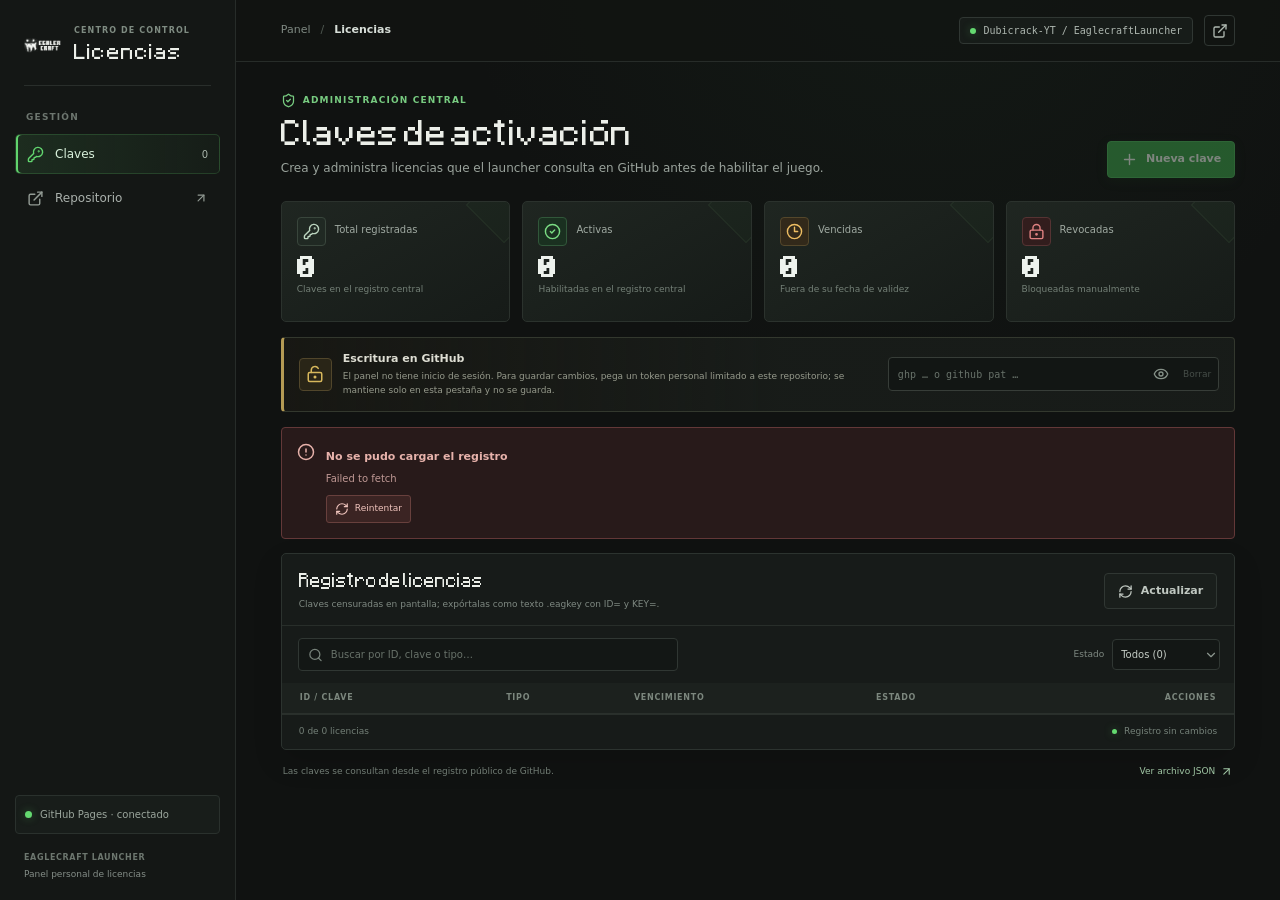
==== index.html @ 1003c103 "Publish clean Eaglecraft license panel" ====
<!doctype html>
<html lang="es-MX">
  <head>
    <meta charset="UTF-8" />
    <meta name="viewport" content="width=device-width, initial-scale=1.0" />
    <meta name="theme-color" content="#101211" />
    <meta name="description" content="Panel personal para administrar y validar licencias del Eaglecraft Launcher." />
    <link rel="icon" type="image/png" href="./favicon.png" />
    <title>Eaglecraft · Control de licencias</title>
    <script type="module" crossorigin src="./assets/index-VWfj9mII.js"></script>
    <link rel="stylesheet" crossorigin href="./assets/index-B5ba_KVx.css">
  </head>
  <body>
    <div id="root"></div>
  </body>
</html>
---- assets/index-B5ba_KVx.css ----
@layer properties{@supports (((-webkit-hyphens:none)) and (not (margin-trim:inline))) or ((-moz-orient:inline) and (not (color:rgb(from red r g b)))){*,:before,:after,::backdrop{--tw-translate-x:0;--tw-translate-y:0;--tw-translate-z:0;--tw-rotate-x:initial;--tw-rotate-y:initial;--tw-rotate-z:initial;--tw-skew-x:initial;--tw-skew-y:initial;--tw-space-y-reverse:0;--tw-space-x-reverse:0;--tw-border-style:solid;--tw-gradient-position:initial;--tw-gradient-from:#0000;--tw-gradient-via:#0000;--tw-gradient-to:#0000;--tw-gradient-stops:initial;--tw-gradient-via-stops:initial;--tw-gradient-from-position:0%;--tw-gradient-via-position:50%;--tw-gradient-to-position:100%;--tw-leading:initial;--tw-font-weight:initial;--tw-tracking:initial;--tw-ordinal:initial;--tw-slashed-zero:initial;--tw-numeric-figure:initial;--tw-numeric-spacing:initial;--tw-numeric-fraction:initial;--tw-shadow:0 0 #0000;--tw-shadow-color:initial;--tw-shadow-alpha:100%;--tw-inset-shadow:0 0 #0000;--tw-inset-shadow-color:initial;--tw-inset-shadow-alpha:100%;--tw-ring-color:initial;--tw-ring-shadow:0 0 #0000;--tw-inset-ring-color:initial;--tw-inset-ring-shadow:0 0 #0000;--tw-ring-inset:initial;--tw-ring-offset-width:0px;--tw-ring-offset-color:#fff;--tw-ring-offset-shadow:0 0 #0000;--tw-outline-style:solid;--tw-blur:initial;--tw-brightness:initial;--tw-contrast:initial;--tw-grayscale:initial;--tw-hue-rotate:initial;--tw-invert:initial;--tw-opacity:initial;--tw-saturate:initial;--tw-sepia:initial;--tw-drop-shadow:initial;--tw-drop-shadow-color:initial;--tw-drop-shadow-alpha:100%;--tw-drop-shadow-size:initial;--tw-backdrop-blur:initial;--tw-backdrop-brightness:initial;--tw-backdrop-contrast:initial;--tw-backdrop-grayscale:initial;--tw-backdrop-hue-rotate:initial;--tw-backdrop-invert:initial;--tw-backdrop-opacity:initial;--tw-backdrop-saturate:initial;--tw-backdrop-sepia:initial;--tw-duration:initial;--tw-ease:initial;--tw-content:"";--tw-animation-delay:0s;--tw-animation-direction:normal;--tw-animation-duration:initial;--tw-animation-fill-mode:none;--tw-animation-iteration-count:1;--tw-enter-blur:0;--tw-enter-opacity:1;--tw-enter-rotate:0;--tw-enter-scale:1;--tw-enter-translate-x:0;--tw-enter-translate-y:0;--tw-exit-blur:0;--tw-exit-opacity:1;--tw-exit-rotate:0;--tw-exit-scale:1;--tw-exit-translate-x:0;--tw-exit-translate-y:0}}}@layer theme{:root,:host{--font-sans:ui-sans-serif,system-ui,sans-serif,"Apple Color Emoji","Segoe UI Emoji","Segoe UI Symbol","Noto Color Emoji";--font-mono:ui-monospace,SFMono-Regular,Menlo,Monaco,Consolas,"Liberation Mono","Courier New",monospace;--color-red-100:oklch(93.6% .032 17.717);--color-red-500:oklch(63.7% .237 25.331);--color-blue-600:oklch(54.6% .245 262.881);--color-blue-700:oklch(48.8% .243 264.376);--color-slate-50:oklch(98.4% .003 247.858);--color-slate-100:oklch(96.8% .007 247.896);--color-slate-600:oklch(44.6% .043 257.281);--color-slate-700:oklch(37.2% .044 257.287);--color-slate-900:oklch(20.8% .042 265.755);--color-black:#000;--color-white:#fff;--spacing:.25rem;--container-xs:20rem;--container-sm:24rem;--container-md:28rem;--container-lg:32rem;--container-2xl:42rem;--container-6xl:72rem;--text-xs:.75rem;--text-xs--line-height:calc(1/.75);--text-sm:.875rem;--text-sm--line-height:calc(1.25/.875);--text-base:1rem;--text-base--line-height: 1.5 ;--text-lg:1.125rem;--text-lg--line-height:calc(1.75/1.125);--text-xl:1.25rem;--text-xl--line-height:calc(1.75/1.25);--text-2xl:1.5rem;--text-2xl--line-height:calc(2/1.5);--text-3xl:1.875rem;--text-3xl--line-height: 1.2 ;--text-4xl:2.25rem;--text-4xl--line-height:calc(2.5/2.25);--font-weight-normal:400;--font-weight-medium:500;--font-weight-semibold:600;--font-weight-bold:700;--tracking-tight:-.025em;--tracking-widest:.1em;--leading-snug:1.375;--leading-normal:1.5;--leading-relaxed:1.625;--radius-xs:.125rem;--radius-sm:.25rem;--radius-md:.375rem;--radius-lg:.5rem;--radius-xl:.75rem;--ease-in-out:cubic-bezier(.4,0,.2,1);--animate-spin:spin 1s linear infinite;--animate-pulse:pulse 2s cubic-bezier(.4,0,.6,1)infinite;--blur-sm:8px;--blur-2xl:40px;--aspect-video:16/9;--default-transition-duration:.15s;--default-transition-timing-function:cubic-bezier(.4,0,.2,1);--default-font-family:var(--font-sans);--default-mono-font-family:var(--font-mono)}}@layer base{*,:after,:before,::backdrop{box-sizing:border-box;border:0 solid;margin:0;padding:0}::file-selector-button{box-sizing:border-box;border:0 solid;margin:0;padding:0}html,:host{-webkit-text-size-adjust:100%;tab-size:4;line-height:1.5;font-family:var(--default-font-family,ui-sans-serif,system-ui,sans-serif,"Apple Color Emoji","Segoe UI Emoji","Segoe UI Symbol","Noto Color Emoji");font-feature-settings:var(--default-font-feature-settings,normal);font-variation-settings:var(--default-font-variation-settings,normal);-webkit-tap-highlight-color:transparent}hr{height:0;color:inherit;border-top-width:1px}abbr:where([title]){-webkit-text-decoration:underline dotted;text-decoration:underline dotted}h1,h2,h3,h4,h5,h6{font-size:inherit;font-weight:inherit}a{color:inherit;-webkit-text-decoration:inherit;text-decoration:inherit}b,strong{font-weight:bolder}code,kbd,samp,pre{font-family:var(--default-mono-font-family,ui-monospace,SFMono-Regular,Menlo,Monaco,Consolas,"Liberation Mono","Courier New",monospace);font-feature-settings:var(--default-mono-font-feature-settings,normal);font-variation-settings:var(--default-mono-font-variation-settings,normal);font-size:1em}small{font-size:80%}sub,sup{vertical-align:baseline;font-size:75%;line-height:0;position:relative}sub{bottom:-.25em}sup{top:-.5em}table{text-indent:0;border-color:inherit;border-collapse:collapse}:-moz-focusring{outline:auto}progress{vertical-align:baseline}summary{display:list-item}ol,ul,menu{list-style:none}img,svg,video,canvas,audio,iframe,embed,object{vertical-align:middle;display:block}img,video{max-width:100%;height:auto}button,input,select,optgroup,textarea{font:inherit;font-feature-settings:inherit;font-variation-settings:inherit;letter-spacing:inherit;color:inherit;opacity:1;background-color:#0000;border-radius:0}::file-selector-button{font:inherit;font-feature-settings:inherit;font-variation-settings:inherit;letter-spacing:inherit;color:inherit;opacity:1;background-color:#0000;border-radius:0}:where(select:is([multiple],[size])) optgroup{font-weight:bolder}:where(select:is([multiple],[size])) optgroup option{padding-inline-start:20px}::file-selector-button{margin-inline-end:4px}::placeholder{opacity:1}@supports (not ((-webkit-appearance:-apple-pay-button))) or (contain-intrinsic-size:1px){::placeholder{color:currentColor}@supports (color:color-mix(in lab,red,red)){::placeholder{color:color-mix(in oklab,currentcolor 50%,transparent)}}}textarea{resize:vertical}::-webkit-search-decoration{-webkit-appearance:none}::-webkit-date-and-time-value{min-height:1lh;text-align:inherit}::-webkit-datetime-edit{display:inline-flex}::-webkit-datetime-edit-fields-wrapper{padding:0}::-webkit-datetime-edit{padding-block:0}::-webkit-datetime-edit-year-field{padding-block:0}::-webkit-datetime-edit-month-field{padding-block:0}::-webkit-datetime-edit-day-field{padding-block:0}::-webkit-datetime-edit-hour-field{padding-block:0}::-webkit-datetime-edit-minute-field{padding-block:0}::-webkit-datetime-edit-second-field{padding-block:0}::-webkit-datetime-edit-millisecond-field{padding-block:0}::-webkit-datetime-edit-meridiem-field{padding-block:0}::-webkit-calendar-picker-indicator{line-height:1}:-moz-ui-invalid{box-shadow:none}button,input:where([type=button],[type=reset],[type=submit]){appearance:button}::file-selector-button{appearance:button}::-webkit-inner-spin-button{height:auto}::-webkit-outer-spin-button{height:auto}[hidden]:where(:not([hidden=until-found])){display:none!important}}@layer components;@layer utilities{.\@container\/card-header{container:card-header/inline-size}.\@container\/field-group{container:field-group/inline-size}.pointer-events-none{pointer-events:none}.invisible{visibility:hidden}.sr-only{clip-path:inset(50%);white-space:nowrap;border-width:0;width:1px;height:1px;margin:-1px;padding:0;position:absolute;overflow:hidden}.absolute{position:absolute}.fixed{position:fixed}.relative{position:relative}.static{position:static}.sticky{position:sticky}.inset-0{inset:calc(var(--spacing)*0)}.inset-x-0{inset-inline:calc(var(--spacing)*0)}.inset-y-0{inset-block:calc(var(--spacing)*0)}.-top-12{top:calc(var(--spacing)*-12)}.top-0{top:calc(var(--spacing)*0)}.top-1\.5{top:calc(var(--spacing)*1.5)}.top-1\/2{top:50%}.top-3\.5{top:calc(var(--spacing)*3.5)}.top-4{top:calc(var(--spacing)*4)}.top-\[1px\]{top:1px}.top-\[50\%\]{top:50%}.top-\[60\%\]{top:60%}.top-full{top:100%}.-right-12{right:calc(var(--spacing)*-12)}.right-0{right:calc(var(--spacing)*0)}.right-1{right:calc(var(--spacing)*1)}.right-2{right:calc(var(--spacing)*2)}.right-3{right:calc(var(--spacing)*3)}.right-4{right:calc(var(--spacing)*4)}.-bottom-12{bottom:calc(var(--spacing)*-12)}.bottom-0{bottom:calc(var(--spacing)*0)}.bottom-4{bottom:calc(var(--spacing)*4)}.-left-12{left:calc(var(--spacing)*-12)}.left-0{left:calc(var(--spacing)*0)}.left-1\/2{left:50%}.left-2{left:calc(var(--spacing)*2)}.left-4{left:calc(var(--spacing)*4)}.left-\[50\%\]{left:50%}.isolate{isolation:isolate}.z-10{z-index:10}.z-20{z-index:20}.z-40{z-index:40}.z-50{z-index:50}.z-\[1\]{z-index:1}.order-first{order:-9999}.order-last{order:9999}.col-start-2{grid-column-start:2}.row-span-2{grid-row:span 2/span 2}.row-start-1{grid-row-start:1}.container{width:100%}@media(min-width:40rem){.container{max-width:40rem}}@media(min-width:48rem){.container{max-width:48rem}}@media(min-width:64rem){.container{max-width:64rem}}@media(min-width:80rem){.container{max-width:80rem}}@media(min-width:96rem){.container{max-width:96rem}}.\!m-0{margin:calc(var(--spacing)*0)!important}.-mx-1{margin-inline:calc(var(--spacing)*-1)}.mx-2{margin-inline:calc(var(--spacing)*2)}.mx-3\.5{margin-inline:calc(var(--spacing)*3.5)}.mx-4{margin-inline:calc(var(--spacing)*4)}.mx-auto{margin-inline:auto}.-my-2{margin-block:calc(var(--spacing)*-2)}.my-0{margin-block:calc(var(--spacing)*0)}.my-0\.5{margin-block:calc(var(--spacing)*.5)}.my-1{margin-block:calc(var(--spacing)*1)}.-mt-4{margin-top:calc(var(--spacing)*-4)}.mt-1{margin-top:calc(var(--spacing)*1)}.mt-1\.5{margin-top:calc(var(--spacing)*1.5)}.mt-2{margin-top:calc(var(--spacing)*2)}.mt-4{margin-top:calc(var(--spacing)*4)}.mt-12{margin-top:calc(var(--spacing)*12)}.mt-auto{margin-top:auto}.mr-2{margin-right:calc(var(--spacing)*2)}.mb-1{margin-bottom:calc(var(--spacing)*1)}.mb-2{margin-bottom:calc(var(--spacing)*2)}.mb-3{margin-bottom:calc(var(--spacing)*3)}.mb-4{margin-bottom:calc(var(--spacing)*4)}.mb-6{margin-bottom:calc(var(--spacing)*6)}.mb-8{margin-bottom:calc(var(--spacing)*8)}.-ml-4{margin-left:calc(var(--spacing)*-4)}.ml-1{margin-left:calc(var(--spacing)*1)}.ml-2{margin-left:calc(var(--spacing)*2)}.ml-4{margin-left:calc(var(--spacing)*4)}.ml-auto{margin-left:auto}.line-clamp-1{-webkit-line-clamp:1;-webkit-box-orient:vertical;display:-webkit-box;overflow:hidden}.line-clamp-2{-webkit-line-clamp:2;-webkit-box-orient:vertical;display:-webkit-box;overflow:hidden}.block{display:block}.flex{display:flex}.grid{display:grid}.hidden{display:none}.inline-flex{display:inline-flex}.table{display:table}.table-caption{display:table-caption}.table-cell{display:table-cell}.table-row{display:table-row}.field-sizing-content{field-sizing:content}.aspect-square{aspect-ratio:1}.aspect-video{aspect-ratio:var(--aspect-video)}.size-\(--cell-size\){width:var(--cell-size);height:var(--cell-size)}.size-2{width:calc(var(--spacing)*2);height:calc(var(--spacing)*2)}.size-2\.5{width:calc(var(--spacing)*2.5);height:calc(var(--spacing)*2.5)}.size-3{width:calc(var(--spacing)*3);height:calc(var(--spacing)*3)}.size-3\.5{width:calc(var(--spacing)*3.5);height:calc(var(--spacing)*3.5)}.size-4{width:calc(var(--spacing)*4);height:calc(var(--spacing)*4)}.size-6{width:calc(var(--spacing)*6);height:calc(var(--spacing)*6)}.size-7{width:calc(var(--spacing)*7);height:calc(var(--spacing)*7)}.size-8{width:calc(var(--spacing)*8);height:calc(var(--spacing)*8)}.size-9{width:calc(var(--spacing)*9);height:calc(var(--spacing)*9)}.size-10{width:calc(var(--spacing)*10);height:calc(var(--spacing)*10)}.size-12{width:calc(var(--spacing)*12);height:calc(var(--spacing)*12)}.size-auto{width:auto;height:auto}.size-full{width:100%;height:100%}.h-\(--cell-size\){height:var(--cell-size)}.h-1\.5{height:calc(var(--spacing)*1.5)}.h-2{height:calc(var(--spacing)*2)}.h-2\.5{height:calc(var(--spacing)*2.5)}.h-3{height:calc(var(--spacing)*3)}.h-4{height:calc(var(--spacing)*4)}.h-5{height:calc(var(--spacing)*5)}.h-6{height:calc(var(--spacing)*6)}.h-7{height:calc(var(--spacing)*7)}.h-8{height:calc(var(--spacing)*8)}.h-9{height:calc(var(--spacing)*9)}.h-10{height:calc(var(--spacing)*10)}.h-12{height:calc(var(--spacing)*12)}.h-14{height:calc(var(--spacing)*14)}.h-16{height:calc(var(--spacing)*16)}.h-32{height:calc(var(--spacing)*32)}.h-64{height:calc(var(--spacing)*64)}.h-\[1\.15rem\]{height:1.15rem}.h-\[38px\]{height:38px}.h-\[200px\]{height:200px}.h-\[500px\]{height:500px}.h-\[calc\(100\%-1px\)\]{height:calc(100% - 1px)}.h-\[var\(--radix-navigation-menu-viewport-height\)\]{height:var(--radix-navigation-menu-viewport-height)}.h-\[var\(--radix-select-trigger-height\)\]{height:var(--radix-select-trigger-height)}.h-auto{height:auto}.h-full{height:100%}.h-px{height:1px}.h-svh{height:100svh}.max-h-\(--radix-context-menu-content-available-height\){max-height:var(--radix-context-menu-content-available-height)}.max-h-\(--radix-dropdown-menu-content-available-height\){max-height:var(--radix-dropdown-menu-content-available-height)}.max-h-\(--radix-select-content-available-height\){max-height:var(--radix-select-content-available-height)}.max-h-32{max-height:calc(var(--spacing)*32)}.max-h-\[300px\]{max-height:300px}.min-h-0{min-height:calc(var(--spacing)*0)}.min-h-4{min-height:calc(var(--spacing)*4)}.min-h-9{min-height:calc(var(--spacing)*9)}.min-h-16{min-height:calc(var(--spacing)*16)}.min-h-\[200px\]{min-height:200px}.min-h-screen{min-height:100vh}.min-h-svh{min-height:100svh}.w-\(--cell-size\){width:var(--cell-size)}.w-\(--sidebar-width\){width:var(--sidebar-width)}.w-0{width:calc(var(--spacing)*0)}.w-1{width:calc(var(--spacing)*1)}.w-1\/2{width:50%}.w-2{width:calc(var(--spacing)*2)}.w-2\.5{width:calc(var(--spacing)*2.5)}.w-3{width:calc(var(--spacing)*3)}.w-3\/4{width:75%}.w-4{width:calc(var(--spacing)*4)}.w-5{width:calc(var(--spacing)*5)}.w-8{width:calc(var(--spacing)*8)}.w-9{width:calc(var(--spacing)*9)}.w-10{width:calc(var(--spacing)*10)}.w-16{width:calc(var(--spacing)*16)}.w-20{width:calc(var(--spacing)*20)}.w-24{width:calc(var(--spacing)*24)}.w-32{width:calc(var(--spacing)*32)}.w-48{width:calc(var(--spacing)*48)}.w-64{width:calc(var(--spacing)*64)}.w-72{width:calc(var(--spacing)*72)}.w-\[38px\]{width:38px}.w-\[100px\]{width:100px}.w-\[280px\]{width:280px}.w-\[400px\]{width:400px}.w-auto{width:auto}.w-fit{width:fit-content}.w-full{width:100%}.w-max{width:max-content}.w-px{width:1px}.max-w-\(--skeleton-width\){max-width:var(--skeleton-width)}.max-w-2xl{max-width:var(--container-2xl)}.max-w-6xl{max-width:var(--container-6xl)}.max-w-\[80\%\]{max-width:80%}.max-w-\[calc\(100\%-2rem\)\]{max-width:calc(100% - 2rem)}.max-w-lg{max-width:var(--container-lg)}.max-w-max{max-width:max-content}.max-w-md{max-width:var(--container-md)}.max-w-none{max-width:none}.max-w-sm{max-width:var(--container-sm)}.max-w-xs{max-width:var(--container-xs)}.min-w-\(--cell-size\){min-width:var(--cell-size)}.min-w-0{min-width:calc(var(--spacing)*0)}.min-w-5{min-width:calc(var(--spacing)*5)}.min-w-8{min-width:calc(var(--spacing)*8)}.min-w-9{min-width:calc(var(--spacing)*9)}.min-w-10{min-width:calc(var(--spacing)*10)}.min-w-\[8rem\]{min-width:8rem}.min-w-\[12rem\]{min-width:12rem}.min-w-\[var\(--radix-select-trigger-width\)\]{min-width:var(--radix-select-trigger-width)}.flex-1{flex:1}.flex-shrink-0,.shrink-0{flex-shrink:0}.grow{flex-grow:1}.grow-0{flex-grow:0}.basis-full{flex-basis:100%}.caption-bottom{caption-side:bottom}.border-collapse{border-collapse:collapse}.origin-\(--radix-context-menu-content-transform-origin\){transform-origin:var(--radix-context-menu-content-transform-origin)}.origin-\(--radix-dropdown-menu-content-transform-origin\){transform-origin:var(--radix-dropdown-menu-content-transform-origin)}.origin-\(--radix-hover-card-content-transform-origin\){transform-origin:var(--radix-hover-card-content-transform-origin)}.origin-\(--radix-menubar-content-transform-origin\){transform-origin:var(--radix-menubar-content-transform-origin)}.origin-\(--radix-popover-content-transform-origin\){transform-origin:var(--radix-popover-content-transform-origin)}.origin-\(--radix-select-content-transform-origin\){transform-origin:var(--radix-select-content-transform-origin)}.origin-\(--radix-tooltip-content-transform-origin\){transform-origin:var(--radix-tooltip-content-transform-origin)}.-translate-x-1\/2{--tw-translate-x: -50% ;translate:var(--tw-translate-x)var(--tw-translate-y)}.-translate-x-px{--tw-translate-x:-1px;translate:var(--tw-translate-x)var(--tw-translate-y)}.translate-x-\[-50\%\]{--tw-translate-x:-50%;translate:var(--tw-translate-x)var(--tw-translate-y)}.translate-x-px{--tw-translate-x:1px;translate:var(--tw-translate-x)var(--tw-translate-y)}.-translate-y-1\/2{--tw-translate-y: -50% ;translate:var(--tw-translate-x)var(--tw-translate-y)}.translate-y-0\.5{--tw-translate-y:calc(var(--spacing)*.5);translate:var(--tw-translate-x)var(--tw-translate-y)}.translate-y-\[-50\%\]{--tw-translate-y:-50%;translate:var(--tw-translate-x)var(--tw-translate-y)}.translate-y-\[calc\(-50\%_-_2px\)\]{--tw-translate-y: calc(-50% - 2px) ;translate:var(--tw-translate-x)var(--tw-translate-y)}.rotate-45{rotate:45deg}.rotate-90{rotate:90deg}.transform{transform:var(--tw-rotate-x,)var(--tw-rotate-y,)var(--tw-rotate-z,)var(--tw-skew-x,)var(--tw-skew-y,)}.animate-caret-blink{animation:1.25s ease-out infinite caret-blink}.animate-in{animation:enter var(--tw-animation-duration,var(--tw-duration,.15s))var(--tw-ease,ease)var(--tw-animation-delay,0s)var(--tw-animation-iteration-count,1)var(--tw-animation-direction,normal)var(--tw-animation-fill-mode,none)}.animate-pulse{animation:var(--animate-pulse)}.animate-spin{animation:var(--animate-spin)}.cursor-col-resize{cursor:col-resize}.cursor-default{cursor:default}.cursor-pointer{cursor:pointer}.cursor-text{cursor:text}.touch-none{touch-action:none}.resize-none{resize:none}.scroll-my-1{scroll-margin-block:calc(var(--spacing)*1)}.scroll-py-1{scroll-padding-block:calc(var(--spacing)*1)}.list-disc{list-style-type:disc}.list-none{list-style-type:none}.auto-rows-min{grid-auto-rows:min-content}.grid-cols-1{grid-template-columns:repeat(1,minmax(0,1fr))}.grid-cols-2{grid-template-columns:repeat(2,minmax(0,1fr))}.grid-cols-3{grid-template-columns:repeat(3,minmax(0,1fr))}.grid-cols-\[0_1fr\]{grid-template-columns:0 1fr}.grid-rows-\[auto_auto\]{grid-template-rows:auto auto}.flex-col{flex-direction:column}.flex-col-reverse{flex-direction:column-reverse}.flex-row{flex-direction:row}.flex-wrap{flex-wrap:wrap}.items-center{align-items:center}.items-end{align-items:flex-end}.items-start{align-items:flex-start}.items-stretch{align-items:stretch}.justify-between{justify-content:space-between}.justify-center{justify-content:center}.justify-end{justify-content:flex-end}.justify-start{justify-content:flex-start}.justify-items-start{justify-items:start}.gap-0{gap:calc(var(--spacing)*0)}.gap-0\.5{gap:calc(var(--spacing)*.5)}.gap-1{gap:calc(var(--spacing)*1)}.gap-1\.5{gap:calc(var(--spacing)*1.5)}.gap-2{gap:calc(var(--spacing)*2)}.gap-2\.5{gap:calc(var(--spacing)*2.5)}.gap-3{gap:calc(var(--spacing)*3)}.gap-4{gap:calc(var(--spacing)*4)}.gap-6{gap:calc(var(--spacing)*6)}.gap-7{gap:calc(var(--spacing)*7)}.gap-8{gap:calc(var(--spacing)*8)}:where(.space-y-1>:not(:last-child)){--tw-space-y-reverse:0;margin-block-start:calc(calc(var(--spacing)*1)*var(--tw-space-y-reverse));margin-block-end:calc(calc(var(--spacing)*1)*calc(1 - var(--tw-space-y-reverse)))}:where(.space-y-2>:not(:last-child)){--tw-space-y-reverse:0;margin-block-start:calc(calc(var(--spacing)*2)*var(--tw-space-y-reverse));margin-block-end:calc(calc(var(--spacing)*2)*calc(1 - var(--tw-space-y-reverse)))}:where(.space-y-3>:not(:last-child)){--tw-space-y-reverse:0;margin-block-start:calc(calc(var(--spacing)*3)*var(--tw-space-y-reverse));margin-block-end:calc(calc(var(--spacing)*3)*calc(1 - var(--tw-space-y-reverse)))}:where(.space-y-4>:not(:last-child)){--tw-space-y-reverse:0;margin-block-start:calc(calc(var(--spacing)*4)*var(--tw-space-y-reverse));margin-block-end:calc(calc(var(--spacing)*4)*calc(1 - var(--tw-space-y-reverse)))}:where(.space-y-6>:not(:last-child)){--tw-space-y-reverse:0;margin-block-start:calc(calc(var(--spacing)*6)*var(--tw-space-y-reverse));margin-block-end:calc(calc(var(--spacing)*6)*calc(1 - var(--tw-space-y-reverse)))}:where(.space-y-12>:not(:last-child)){--tw-space-y-reverse:0;margin-block-start:calc(calc(var(--spacing)*12)*var(--tw-space-y-reverse));margin-block-end:calc(calc(var(--spacing)*12)*calc(1 - var(--tw-space-y-reverse)))}:where(.space-x-2>:not(:last-child)){--tw-space-x-reverse:0;margin-inline-start:calc(calc(var(--spacing)*2)*var(--tw-space-x-reverse));margin-inline-end:calc(calc(var(--spacing)*2)*calc(1 - var(--tw-space-x-reverse)))}.gap-y-0\.5{row-gap:calc(var(--spacing)*.5)}.self-start{align-self:flex-start}.self-stretch{align-self:stretch}.justify-self-end{justify-self:flex-end}.truncate{text-overflow:ellipsis;white-space:nowrap;overflow:hidden}.overflow-auto{overflow:auto}.overflow-hidden{overflow:hidden}.overflow-x-auto{overflow-x:auto}.overflow-x-hidden{overflow-x:hidden}.overflow-y-auto{overflow-y:auto}.rounded{border-radius:.25rem}.rounded-\[2px\]{border-radius:2px}.rounded-\[4px\]{border-radius:4px}.rounded-\[10px\]{border-radius:10px}.rounded-\[20px\]{border-radius:20px}.rounded-\[calc\(var\(--radius\)-5px\)\]{border-radius:calc(var(--radius) - 5px)}.rounded-\[inherit\]{border-radius:inherit}.rounded-full{border-radius:3.40282e38px}.rounded-lg{border-radius:var(--radius-lg)}.rounded-md{border-radius:var(--radius-md)}.rounded-none{border-radius:0}.rounded-sm{border-radius:var(--radius-sm)}.rounded-xl{border-radius:var(--radius-xl)}.rounded-xs{border-radius:var(--radius-xs)}.rounded-l-md{border-top-left-radius:var(--radius-md);border-bottom-left-radius:var(--radius-md)}.rounded-tl-sm{border-top-left-radius:var(--radius-sm)}.rounded-r-md{border-top-right-radius:var(--radius-md);border-bottom-right-radius:var(--radius-md)}.border{border-style:var(--tw-border-style);border-width:1px}.border-0{border-style:var(--tw-border-style);border-width:0}.border-\[1\.5px\]{border-style:var(--tw-border-style);border-width:1.5px}.border-y{border-block-style:var(--tw-border-style);border-block-width:1px}.border-t{border-top-style:var(--tw-border-style);border-top-width:1px}.border-r{border-right-style:var(--tw-border-style);border-right-width:1px}.border-r-0{border-right-style:var(--tw-border-style);border-right-width:0}.border-b{border-bottom-style:var(--tw-border-style);border-bottom-width:1px}.border-l{border-left-style:var(--tw-border-style);border-left-width:1px}.border-dashed{--tw-border-style:dashed;border-style:dashed}.border-\(--color-border\){border-color:var(--color-border)}.border-\[rgba\(0\,0\,0\,0\.08\)\]{border-color:#00000014}.border-transparent{border-color:#0000}.border-t-transparent{border-top-color:#0000}.border-l-transparent{border-left-color:#0000}.bg-\(--color-bg\){background-color:var(--color-bg)}.bg-\[\#1a1a19\]{background-color:#1a1a19}.bg-\[\#f8f8f7\]{background-color:#f8f8f7}.bg-black\/50{background-color:#00000080}@supports (color:color-mix(in lab,red,red)){.bg-black\/50{background-color:color-mix(in oklab,var(--color-black)50%,transparent)}}.bg-blue-600{background-color:var(--color-blue-600)}.bg-red-100{background-color:var(--color-red-100)}.bg-transparent{background-color:#0000}.bg-white{background-color:var(--color-white)}.bg-white\/80{background-color:#fffc}@supports (color:color-mix(in lab,red,red)){.bg-white\/80{background-color:color-mix(in oklab,var(--color-white)80%,transparent)}}.bg-gradient-to-br{--tw-gradient-position:to bottom right in oklab;background-image:linear-gradient(var(--tw-gradient-stops))}.from-slate-50{--tw-gradient-from:var(--color-slate-50);--tw-gradient-stops:var(--tw-gradient-via-stops,var(--tw-gradient-position),var(--tw-gradient-from)var(--tw-gradient-from-position),var(--tw-gradient-to)var(--tw-gradient-to-position))}.to-slate-100{--tw-gradient-to:var(--color-slate-100);--tw-gradient-stops:var(--tw-gradient-via-stops,var(--tw-gradient-position),var(--tw-gradient-from)var(--tw-gradient-from-position),var(--tw-gradient-to)var(--tw-gradient-to-position))}.fill-current{fill:currentColor}.p-0{padding:calc(var(--spacing)*0)}.p-1{padding:calc(var(--spacing)*1)}.p-2{padding:calc(var(--spacing)*2)}.p-3{padding:calc(var(--spacing)*3)}.p-4{padding:calc(var(--spacing)*4)}.p-5{padding:calc(var(--spacing)*5)}.p-6{padding:calc(var(--spacing)*6)}.p-8{padding:calc(var(--spacing)*8)}.p-\[3px\]{padding:3px}.p-px{padding:1px}.px-\(--cell-size\){padding-inline:var(--cell-size)}.px-1{padding-inline:calc(var(--spacing)*1)}.px-1\.5{padding-inline:calc(var(--spacing)*1.5)}.px-2{padding-inline:calc(var(--spacing)*2)}.px-2\.5{padding-inline:calc(var(--spacing)*2.5)}.px-3{padding-inline:calc(var(--spacing)*3)}.px-4{padding-inline:calc(var(--spacing)*4)}.px-5{padding-inline:calc(var(--spacing)*5)}.px-6{padding-inline:calc(var(--spacing)*6)}.py-0\.5{padding-block:calc(var(--spacing)*.5)}.py-1{padding-block:calc(var(--spacing)*1)}.py-1\.5{padding-block:calc(var(--spacing)*1.5)}.py-2{padding-block:calc(var(--spacing)*2)}.py-2\.5{padding-block:calc(var(--spacing)*2.5)}.py-3{padding-block:calc(var(--spacing)*3)}.py-4{padding-block:calc(var(--spacing)*4)}.py-5{padding-block:calc(var(--spacing)*5)}.py-6{padding-block:calc(var(--spacing)*6)}.pt-0{padding-top:calc(var(--spacing)*0)}.pt-3{padding-top:calc(var(--spacing)*3)}.pt-4{padding-top:calc(var(--spacing)*4)}.pt-6{padding-top:calc(var(--spacing)*6)}.pt-8{padding-top:calc(var(--spacing)*8)}.pt-12{padding-top:calc(var(--spacing)*12)}.pr-1{padding-right:calc(var(--spacing)*1)}.pr-2{padding-right:calc(var(--spacing)*2)}.pr-2\.5{padding-right:calc(var(--spacing)*2.5)}.pr-3{padding-right:calc(var(--spacing)*3)}.pr-8{padding-right:calc(var(--spacing)*8)}.pb-3{padding-bottom:calc(var(--spacing)*3)}.pb-4{padding-bottom:calc(var(--spacing)*4)}.pb-8{padding-bottom:calc(var(--spacing)*8)}.pl-2{padding-left:calc(var(--spacing)*2)}.pl-3{padding-left:calc(var(--spacing)*3)}.pl-4{padding-left:calc(var(--spacing)*4)}.pl-8{padding-left:calc(var(--spacing)*8)}.text-center{text-align:center}.text-left{text-align:left}.text-right{text-align:right}.align-middle{vertical-align:middle}.font-mono{font-family:var(--font-mono)}.font-sans{font-family:var(--font-sans)}.text-2xl{font-size:var(--text-2xl);line-height:var(--tw-leading,var(--text-2xl--line-height))}.text-3xl{font-size:var(--text-3xl);line-height:var(--tw-leading,var(--text-3xl--line-height))}.text-4xl{font-size:var(--text-4xl);line-height:var(--tw-leading,var(--text-4xl--line-height))}.text-base{font-size:var(--text-base);line-height:var(--tw-leading,var(--text-base--line-height))}.text-lg{font-size:var(--text-lg);line-height:var(--tw-leading,var(--text-lg--line-height))}.text-sm{font-size:var(--text-sm);line-height:var(--tw-leading,var(--text-sm--line-height))}.text-sm\/relaxed{font-size:var(--text-sm);line-height:var(--leading-relaxed)}.text-xl{font-size:var(--text-xl);line-height:var(--tw-leading,var(--text-xl--line-height))}.text-xs{font-size:var(--text-xs);line-height:var(--tw-leading,var(--text-xs--line-height))}.text-\[0\.8rem\]{font-size:.8rem}.leading-5{--tw-leading:calc(var(--spacing)*5);line-height:calc(var(--spacing)*5)}.leading-\[26px\]{--tw-leading:26px;line-height:26px}.leading-none{--tw-leading:1;line-height:1}.leading-normal{--tw-leading:var(--leading-normal);line-height:var(--leading-normal)}.leading-relaxed{--tw-leading:var(--leading-relaxed);line-height:var(--leading-relaxed)}.leading-snug{--tw-leading:var(--leading-snug);line-height:var(--leading-snug)}.font-bold{--tw-font-weight:var(--font-weight-bold);font-weight:var(--font-weight-bold)}.font-medium{--tw-font-weight:var(--font-weight-medium);font-weight:var(--font-weight-medium)}.font-normal{--tw-font-weight:var(--font-weight-normal);font-weight:var(--font-weight-normal)}.font-semibold{--tw-font-weight:var(--font-weight-semibold);font-weight:var(--font-weight-semibold)}.tracking-\[-0\.44px\]{--tw-tracking:-.44px;letter-spacing:-.44px}.tracking-\[-0\.154px\]{--tw-tracking:-.154px;letter-spacing:-.154px}.tracking-tight{--tw-tracking:var(--tracking-tight);letter-spacing:var(--tracking-tight)}.tracking-widest{--tw-tracking:var(--tracking-widest);letter-spacing:var(--tracking-widest)}.text-balance{text-wrap:balance}.break-words{overflow-wrap:break-word}.whitespace-break-spaces{white-space:break-spaces}.whitespace-nowrap{white-space:nowrap}.whitespace-pre-wrap{white-space:pre-wrap}.text-\[\#34322d\]{color:#34322d}.text-\[\#858481\]{color:#858481}.text-current{color:currentColor}.text-red-500{color:var(--color-red-500)}.text-slate-600{color:var(--color-slate-600)}.text-slate-700{color:var(--color-slate-700)}.text-slate-900{color:var(--color-slate-900)}.text-white{color:var(--color-white)}.italic{font-style:italic}.tabular-nums{--tw-numeric-spacing:tabular-nums;font-variant-numeric:var(--tw-ordinal,)var(--tw-slashed-zero,)var(--tw-numeric-figure,)var(--tw-numeric-spacing,)var(--tw-numeric-fraction,)}.underline{text-decoration-line:underline}.underline-offset-4{text-underline-offset:4px}.opacity-0{opacity:0}.opacity-20{opacity:.2}.opacity-50{opacity:.5}.opacity-70{opacity:.7}.opacity-90{opacity:.9}.opacity-100{opacity:1}.shadow{--tw-shadow:0 1px 3px 0 var(--tw-shadow-color,#0000001a),0 1px 2px -1px var(--tw-shadow-color,#0000001a);box-shadow:var(--tw-inset-shadow),var(--tw-inset-ring-shadow),var(--tw-ring-offset-shadow),var(--tw-ring-shadow),var(--tw-shadow)}.shadow-\[0_0_0_1px_hsl\(var\(--sidebar-border\)\)\]{--tw-shadow:0 0 0 1px var(--tw-shadow-color,hsl(var(--sidebar-border)));box-shadow:var(--tw-inset-shadow),var(--tw-inset-ring-shadow),var(--tw-ring-offset-shadow),var(--tw-ring-shadow),var(--tw-shadow)}.shadow-\[0px_4px_11px_0px_rgba\(0\,0\,0\,0\.08\)\]{--tw-shadow:0px 4px 11px 0px var(--tw-shadow-color,#00000014);box-shadow:var(--tw-inset-shadow),var(--tw-inset-ring-shadow),var(--tw-ring-offset-shadow),var(--tw-ring-shadow),var(--tw-shadow)}.shadow-lg{--tw-shadow:0 10px 15px -3px var(--tw-shadow-color,#0000001a),0 4px 6px -4px var(--tw-shadow-color,#0000001a);box-shadow:var(--tw-inset-shadow),var(--tw-inset-ring-shadow),var(--tw-ring-offset-shadow),var(--tw-ring-shadow),var(--tw-shadow)}.shadow-md{--tw-shadow:0 4px 6px -1px var(--tw-shadow-color,#0000001a),0 2px 4px -2px var(--tw-shadow-color,#0000001a);box-shadow:var(--tw-inset-shadow),var(--tw-inset-ring-shadow),var(--tw-ring-offset-shadow),var(--tw-ring-shadow),var(--tw-shadow)}.shadow-none{--tw-shadow:0 0 #0000;box-shadow:var(--tw-inset-shadow),var(--tw-inset-ring-shadow),var(--tw-ring-offset-shadow),var(--tw-ring-shadow),var(--tw-shadow)}.shadow-sm{--tw-shadow:0 1px 3px 0 var(--tw-shadow-color,#0000001a),0 1px 2px -1px var(--tw-shadow-color,#0000001a);box-shadow:var(--tw-inset-shadow),var(--tw-inset-ring-shadow),var(--tw-ring-offset-shadow),var(--tw-ring-shadow),var(--tw-shadow)}.shadow-xl{--tw-shadow:0 20px 25px -5px var(--tw-shadow-color,#0000001a),0 8px 10px -6px var(--tw-shadow-color,#0000001a);box-shadow:var(--tw-inset-shadow),var(--tw-inset-ring-shadow),var(--tw-ring-offset-shadow),var(--tw-ring-shadow),var(--tw-shadow)}.shadow-xs{--tw-shadow:0 1px 2px 0 var(--tw-shadow-color,#0000000d);box-shadow:var(--tw-inset-shadow),var(--tw-inset-ring-shadow),var(--tw-ring-offset-shadow),var(--tw-ring-shadow),var(--tw-shadow)}.ring-0{--tw-ring-shadow:var(--tw-ring-inset,)0 0 0 calc(0px + var(--tw-ring-offset-width))var(--tw-ring-color,currentcolor);box-shadow:var(--tw-inset-shadow),var(--tw-inset-ring-shadow),var(--tw-ring-offset-shadow),var(--tw-ring-shadow),var(--tw-shadow)}.outline-hidden{--tw-outline-style:none;outline-style:none}@media(forced-colors:active){.outline-hidden{outline-offset:2px;outline:2px solid #0000}}.outline{outline-style:var(--tw-outline-style);outline-width:1px}.filter{filter:var(--tw-blur,)var(--tw-brightness,)var(--tw-contrast,)var(--tw-grayscale,)var(--tw-hue-rotate,)var(--tw-invert,)var(--tw-saturate,)var(--tw-sepia,)var(--tw-drop-shadow,)}.backdrop-blur{--tw-backdrop-blur:blur(8px);-webkit-backdrop-filter:var(--tw-backdrop-blur,)var(--tw-backdrop-brightness,)var(--tw-backdrop-contrast,)var(--tw-backdrop-grayscale,)var(--tw-backdrop-hue-rotate,)var(--tw-backdrop-invert,)var(--tw-backdrop-opacity,)var(--tw-backdrop-saturate,)var(--tw-backdrop-sepia,);backdrop-filter:var(--tw-backdrop-blur,)var(--tw-backdrop-brightness,)var(--tw-backdrop-contrast,)var(--tw-backdrop-grayscale,)var(--tw-backdrop-hue-rotate,)var(--tw-backdrop-invert,)var(--tw-backdrop-opacity,)var(--tw-backdrop-saturate,)var(--tw-backdrop-sepia,)}.backdrop-blur-2xl{--tw-backdrop-blur:blur(var(--blur-2xl));-webkit-backdrop-filter:var(--tw-backdrop-blur,)var(--tw-backdrop-brightness,)var(--tw-backdrop-contrast,)var(--tw-backdrop-grayscale,)var(--tw-backdrop-hue-rotate,)var(--tw-backdrop-invert,)var(--tw-backdrop-opacity,)var(--tw-backdrop-saturate,)var(--tw-backdrop-sepia,);backdrop-filter:var(--tw-backdrop-blur,)var(--tw-backdrop-brightness,)var(--tw-backdrop-contrast,)var(--tw-backdrop-grayscale,)var(--tw-backdrop-hue-rotate,)var(--tw-backdrop-invert,)var(--tw-backdrop-opacity,)var(--tw-backdrop-saturate,)var(--tw-backdrop-sepia,)}.backdrop-blur-sm{--tw-backdrop-blur:blur(var(--blur-sm));-webkit-backdrop-filter:var(--tw-backdrop-blur,)var(--tw-backdrop-brightness,)var(--tw-backdrop-contrast,)var(--tw-backdrop-grayscale,)var(--tw-backdrop-hue-rotate,)var(--tw-backdrop-invert,)var(--tw-backdrop-opacity,)var(--tw-backdrop-saturate,)var(--tw-backdrop-sepia,);backdrop-filter:var(--tw-backdrop-blur,)var(--tw-backdrop-brightness,)var(--tw-backdrop-contrast,)var(--tw-backdrop-grayscale,)var(--tw-backdrop-hue-rotate,)var(--tw-backdrop-invert,)var(--tw-backdrop-opacity,)var(--tw-backdrop-saturate,)var(--tw-backdrop-sepia,)}.transition{transition-property:color,background-color,border-color,outline-color,text-decoration-color,fill,stroke,--tw-gradient-from,--tw-gradient-via,--tw-gradient-to,opacity,box-shadow,transform,translate,scale,rotate,filter,-webkit-backdrop-filter,backdrop-filter,display,content-visibility,overlay,pointer-events;transition-timing-function:var(--tw-ease,var(--default-transition-timing-function));transition-duration:var(--tw-duration,var(--default-transition-duration))}.transition-\[color\,box-shadow\]{transition-property:color,box-shadow;transition-timing-function:var(--tw-ease,var(--default-transition-timing-function));transition-duration:var(--tw-duration,var(--default-transition-duration))}.transition-\[left\,right\,width\]{transition-property:left,right,width;transition-timing-function:var(--tw-ease,var(--default-transition-timing-function));transition-duration:var(--tw-duration,var(--default-transition-duration))}.transition-\[margin\,opacity\]{transition-property:margin,opacity;transition-timing-function:var(--tw-ease,var(--default-transition-timing-function));transition-duration:var(--tw-duration,var(--default-transition-duration))}.transition-\[width\,height\,padding\]{transition-property:width,height,padding;transition-timing-function:var(--tw-ease,var(--default-transition-timing-function));transition-duration:var(--tw-duration,var(--default-transition-duration))}.transition-\[width\]{transition-property:width;transition-timing-function:var(--tw-ease,var(--default-transition-timing-function));transition-duration:var(--tw-duration,var(--default-transition-duration))}.transition-all{transition-property:all;transition-timing-function:var(--tw-ease,var(--default-transition-timing-function));transition-duration:var(--tw-duration,var(--default-transition-duration))}.transition-colors{transition-property:color,background-color,border-color,outline-color,text-decoration-color,fill,stroke,--tw-gradient-from,--tw-gradient-via,--tw-gradient-to;transition-timing-function:var(--tw-ease,var(--default-transition-timing-function));transition-duration:var(--tw-duration,var(--default-transition-duration))}.transition-opacity{transition-property:opacity;transition-timing-function:var(--tw-ease,var(--default-transition-timing-function));transition-duration:var(--tw-duration,var(--default-transition-duration))}.transition-shadow{transition-property:box-shadow;transition-timing-function:var(--tw-ease,var(--default-transition-timing-function));transition-duration:var(--tw-duration,var(--default-transition-duration))}.transition-transform{transition-property:transform,translate,scale,rotate;transition-timing-function:var(--tw-ease,var(--default-transition-timing-function));transition-duration:var(--tw-duration,var(--default-transition-duration))}.transition-none{transition-property:none}.duration-100{--tw-duration:.1s;transition-duration:.1s}.duration-200{--tw-duration:.2s;transition-duration:.2s}.duration-300{--tw-duration:.3s;transition-duration:.3s}.duration-1000{--tw-duration:1s;transition-duration:1s}.ease-in-out{--tw-ease:var(--ease-in-out);transition-timing-function:var(--ease-in-out)}.ease-linear{--tw-ease:linear;transition-timing-function:linear}.fade-in-0{--tw-enter-opacity:0}.outline-none{--tw-outline-style:none;outline-style:none}.select-none{-webkit-user-select:none;user-select:none}.zoom-in-95{--tw-enter-scale:.95}.\[--cell-size\:--spacing\(8\)\]{--cell-size:calc(var(--spacing)*8)}.group-focus-within\/menu-item\:opacity-100:is(:where(.group\/menu-item):focus-within *){opacity:1}@media(hover:hover){.group-hover\/menu-item\:opacity-100:is(:where(.group\/menu-item):hover *){opacity:1}}.group-has-data-\[sidebar\=menu-action\]\/menu-item\:pr-8:is(:where(.group\/menu-item):has([data-sidebar=menu-action]) *){padding-right:calc(var(--spacing)*8)}.group-has-\[\[data-orientation\=horizontal\]\]\/field\:text-balance:is(:where(.group\/field):has([data-orientation=horizontal]) *){text-wrap:balance}.group-has-\[\[data-slot\=item-description\]\]\/item\:translate-y-0\.5:is(:where(.group\/item):has([data-slot=item-description]) *){--tw-translate-y:calc(var(--spacing)*.5);translate:var(--tw-translate-x)var(--tw-translate-y)}.group-has-\[\[data-slot\=item-description\]\]\/item\:self-start:is(:where(.group\/item):has([data-slot=item-description]) *){align-self:flex-start}.group-has-\[\>input\]\/input-group\:pt-2\.5:is(:where(.group\/input-group):has(>input) *){padding-top:calc(var(--spacing)*2.5)}.group-has-\[\>input\]\/input-group\:pb-2\.5:is(:where(.group\/input-group):has(>input) *){padding-bottom:calc(var(--spacing)*2.5)}.group-data-\[collapsible\=icon\]\:-mt-8:is(:where(.group)[data-collapsible=icon] *){margin-top:calc(var(--spacing)*-8)}.group-data-\[collapsible\=icon\]\:hidden:is(:where(.group)[data-collapsible=icon] *){display:none}.group-data-\[collapsible\=icon\]\:size-8\!:is(:where(.group)[data-collapsible=icon] *){width:calc(var(--spacing)*8)!important;height:calc(var(--spacing)*8)!important}.group-data-\[collapsible\=icon\]\:w-\(--sidebar-width-icon\):is(:where(.group)[data-collapsible=icon] *){width:var(--sidebar-width-icon)}.group-data-\[collapsible\=icon\]\:w-\[calc\(var\(--sidebar-width-icon\)\+\(--spacing\(4\)\)\)\]:is(:where(.group)[data-collapsible=icon] *){width:calc(var(--sidebar-width-icon) + (calc(var(--spacing)*4)))}.group-data-\[collapsible\=icon\]\:w-\[calc\(var\(--sidebar-width-icon\)\+\(--spacing\(4\)\)\+2px\)\]:is(:where(.group)[data-collapsible=icon] *){width:calc(var(--sidebar-width-icon) + (calc(var(--spacing)*4)) + 2px)}.group-data-\[collapsible\=icon\]\:justify-center:is(:where(.group)[data-collapsible=icon] *){justify-content:center}.group-data-\[collapsible\=icon\]\:overflow-hidden:is(:where(.group)[data-collapsible=icon] *){overflow:hidden}.group-data-\[collapsible\=icon\]\:p-0\!:is(:where(.group)[data-collapsible=icon] *){padding:calc(var(--spacing)*0)!important}.group-data-\[collapsible\=icon\]\:p-2\!:is(:where(.group)[data-collapsible=icon] *){padding:calc(var(--spacing)*2)!important}.group-data-\[collapsible\=icon\]\:opacity-0:is(:where(.group)[data-collapsible=icon] *){opacity:0}.group-data-\[collapsible\=offcanvas\]\:right-\[calc\(var\(--sidebar-width\)\*-1\)\]:is(:where(.group)[data-collapsible=offcanvas] *){right:calc(var(--sidebar-width)*-1)}.group-data-\[collapsible\=offcanvas\]\:left-\[calc\(var\(--sidebar-width\)\*-1\)\]:is(:where(.group)[data-collapsible=offcanvas] *){left:calc(var(--sidebar-width)*-1)}.group-data-\[collapsible\=offcanvas\]\:w-0:is(:where(.group)[data-collapsible=offcanvas] *){width:calc(var(--spacing)*0)}.group-data-\[collapsible\=offcanvas\]\:translate-x-0:is(:where(.group)[data-collapsible=offcanvas] *){--tw-translate-x:calc(var(--spacing)*0);translate:var(--tw-translate-x)var(--tw-translate-y)}.group-data-\[disabled\=true\]\:pointer-events-none:is(:where(.group)[data-disabled=true] *){pointer-events:none}.group-data-\[disabled\=true\]\:opacity-50:is(:where(.group)[data-disabled=true] *),.group-data-\[disabled\=true\]\/field\:opacity-50:is(:where(.group\/field)[data-disabled=true] *),.group-data-\[disabled\=true\]\/input-group\:opacity-50:is(:where(.group\/input-group)[data-disabled=true] *){opacity:.5}.group-data-\[focused\=true\]\/day\:relative:is(:where(.group\/day)[data-focused=true] *){position:relative}.group-data-\[focused\=true\]\/day\:z-10:is(:where(.group\/day)[data-focused=true] *){z-index:10}.group-data-\[focused\=true\]\/day\:ring-\[3px\]:is(:where(.group\/day)[data-focused=true] *){--tw-ring-shadow:var(--tw-ring-inset,)0 0 0 calc(3px + var(--tw-ring-offset-width))var(--tw-ring-color,currentcolor);box-shadow:var(--tw-inset-shadow),var(--tw-inset-ring-shadow),var(--tw-ring-offset-shadow),var(--tw-ring-shadow),var(--tw-shadow)}.group-data-\[side\=left\]\:-right-4:is(:where(.group)[data-side=left] *){right:calc(var(--spacing)*-4)}.group-data-\[side\=left\]\:border-r:is(:where(.group)[data-side=left] *){border-right-style:var(--tw-border-style);border-right-width:1px}.group-data-\[side\=right\]\:left-0:is(:where(.group)[data-side=right] *){left:calc(var(--spacing)*0)}.group-data-\[side\=right\]\:rotate-180:is(:where(.group)[data-side=right] *){rotate:180deg}.group-data-\[side\=right\]\:border-l:is(:where(.group)[data-side=right] *){border-left-style:var(--tw-border-style);border-left-width:1px}.group-data-\[state\=open\]\:rotate-180:is(:where(.group)[data-state=open] *){rotate:180deg}.group-data-\[variant\=floating\]\:rounded-lg:is(:where(.group)[data-variant=floating] *){border-radius:var(--radius-lg)}.group-data-\[variant\=floating\]\:border:is(:where(.group)[data-variant=floating] *){border-style:var(--tw-border-style);border-width:1px}.group-data-\[variant\=floating\]\:shadow-sm:is(:where(.group)[data-variant=floating] *){--tw-shadow:0 1px 3px 0 var(--tw-shadow-color,#0000001a),0 1px 2px -1px var(--tw-shadow-color,#0000001a);box-shadow:var(--tw-inset-shadow),var(--tw-inset-ring-shadow),var(--tw-ring-offset-shadow),var(--tw-ring-shadow),var(--tw-shadow)}.group-data-\[variant\=outline\]\/field-group\:-mb-2:is(:where(.group\/field-group)[data-variant=outline] *){margin-bottom:calc(var(--spacing)*-2)}.group-data-\[vaul-drawer-direction\=bottom\]\/drawer-content\:block:is(:where(.group\/drawer-content)[data-vaul-drawer-direction=bottom] *){display:block}.group-data-\[vaul-drawer-direction\=bottom\]\/drawer-content\:text-center:is(:where(.group\/drawer-content)[data-vaul-drawer-direction=bottom] *),.group-data-\[vaul-drawer-direction\=top\]\/drawer-content\:text-center:is(:where(.group\/drawer-content)[data-vaul-drawer-direction=top] *){text-align:center}.group-data-\[viewport\=false\]\/navigation-menu\:top-full:is(:where(.group\/navigation-menu)[data-viewport=false] *){top:100%}.group-data-\[viewport\=false\]\/navigation-menu\:mt-1\.5:is(:where(.group\/navigation-menu)[data-viewport=false] *){margin-top:calc(var(--spacing)*1.5)}.group-data-\[viewport\=false\]\/navigation-menu\:overflow-hidden:is(:where(.group\/navigation-menu)[data-viewport=false] *){overflow:hidden}.group-data-\[viewport\=false\]\/navigation-menu\:rounded-md:is(:where(.group\/navigation-menu)[data-viewport=false] *){border-radius:var(--radius-md)}.group-data-\[viewport\=false\]\/navigation-menu\:border:is(:where(.group\/navigation-menu)[data-viewport=false] *){border-style:var(--tw-border-style);border-width:1px}.group-data-\[viewport\=false\]\/navigation-menu\:shadow:is(:where(.group\/navigation-menu)[data-viewport=false] *){--tw-shadow:0 1px 3px 0 var(--tw-shadow-color,#0000001a),0 1px 2px -1px var(--tw-shadow-color,#0000001a);box-shadow:var(--tw-inset-shadow),var(--tw-inset-ring-shadow),var(--tw-ring-offset-shadow),var(--tw-ring-shadow),var(--tw-shadow)}.group-data-\[viewport\=false\]\/navigation-menu\:duration-200:is(:where(.group\/navigation-menu)[data-viewport=false] *){--tw-duration:.2s;transition-duration:.2s}.peer-disabled\:cursor-not-allowed:is(:where(.peer):disabled~*){cursor:not-allowed}.peer-disabled\:opacity-50:is(:where(.peer):disabled~*){opacity:.5}.peer-data-\[size\=default\]\/menu-button\:top-1\.5:is(:where(.peer\/menu-button)[data-size=default]~*){top:calc(var(--spacing)*1.5)}.peer-data-\[size\=lg\]\/menu-button\:top-2\.5:is(:where(.peer\/menu-button)[data-size=lg]~*){top:calc(var(--spacing)*2.5)}.peer-data-\[size\=sm\]\/menu-button\:top-1:is(:where(.peer\/menu-button)[data-size=sm]~*){top:calc(var(--spacing)*1)}.file\:inline-flex::file-selector-button{display:inline-flex}.file\:h-7::file-selector-button{height:calc(var(--spacing)*7)}.file\:border-0::file-selector-button{border-style:var(--tw-border-style);border-width:0}.file\:bg-transparent::file-selector-button{background-color:#0000}.file\:text-sm::file-selector-button{font-size:var(--text-sm);line-height:var(--tw-leading,var(--text-sm--line-height))}.file\:font-medium::file-selector-button{--tw-font-weight:var(--font-weight-medium);font-weight:var(--font-weight-medium)}.after\:absolute:after{content:var(--tw-content);position:absolute}.after\:-inset-2:after{content:var(--tw-content);inset:calc(var(--spacing)*-2)}.after\:inset-y-0:after{content:var(--tw-content);inset-block:calc(var(--spacing)*0)}.after\:left-1\/2:after{content:var(--tw-content);left:50%}.after\:w-1:after{content:var(--tw-content);width:calc(var(--spacing)*1)}.after\:w-\[2px\]:after{content:var(--tw-content);width:2px}.after\:-translate-x-1\/2:after{content:var(--tw-content);--tw-translate-x: -50% ;translate:var(--tw-translate-x)var(--tw-translate-y)}.group-data-\[collapsible\=offcanvas\]\:after\:left-full:is(:where(.group)[data-collapsible=offcanvas] *):after{content:var(--tw-content);left:100%}.first\:rounded-l-md:first-child{border-top-left-radius:var(--radius-md);border-bottom-left-radius:var(--radius-md)}.first\:border-l:first-child{border-left-style:var(--tw-border-style);border-left-width:1px}.last\:mt-0:last-child{margin-top:calc(var(--spacing)*0)}.last\:rounded-r-md:last-child{border-top-right-radius:var(--radius-md);border-bottom-right-radius:var(--radius-md)}.last\:border-b-0:last-child{border-bottom-style:var(--tw-border-style);border-bottom-width:0}@media(hover:hover){.hover\:bg-\[\#1a1a19\]\/90:hover{background-color:#1a1a19e6}.hover\:bg-blue-700:hover{background-color:var(--color-blue-700)}.hover\:underline:hover{text-decoration-line:underline}.hover\:opacity-90:hover{opacity:.9}.hover\:opacity-100:hover{opacity:1}.hover\:shadow-\[0_0_0_1px_hsl\(var\(--sidebar-accent\)\)\]:hover{--tw-shadow:0 0 0 1px var(--tw-shadow-color,hsl(var(--sidebar-accent)));box-shadow:var(--tw-inset-shadow),var(--tw-inset-ring-shadow),var(--tw-ring-offset-shadow),var(--tw-ring-shadow),var(--tw-shadow)}.hover\:shadow-lg:hover{--tw-shadow:0 10px 15px -3px var(--tw-shadow-color,#0000001a),0 4px 6px -4px var(--tw-shadow-color,#0000001a);box-shadow:var(--tw-inset-shadow),var(--tw-inset-ring-shadow),var(--tw-ring-offset-shadow),var(--tw-ring-shadow),var(--tw-shadow)}.hover\:shadow-xl:hover{--tw-shadow:0 20px 25px -5px var(--tw-shadow-color,#0000001a),0 8px 10px -6px var(--tw-shadow-color,#0000001a);box-shadow:var(--tw-inset-shadow),var(--tw-inset-ring-shadow),var(--tw-ring-offset-shadow),var(--tw-ring-shadow),var(--tw-shadow)}.hover\:ring-4:hover{--tw-ring-shadow:var(--tw-ring-inset,)0 0 0 calc(4px + var(--tw-ring-offset-width))var(--tw-ring-color,currentcolor);box-shadow:var(--tw-inset-shadow),var(--tw-inset-ring-shadow),var(--tw-ring-offset-shadow),var(--tw-ring-shadow),var(--tw-shadow)}}.focus\:z-10:focus{z-index:10}.focus\:ring-2:focus{--tw-ring-shadow:var(--tw-ring-inset,)0 0 0 calc(2px + var(--tw-ring-offset-width))var(--tw-ring-color,currentcolor);box-shadow:var(--tw-inset-shadow),var(--tw-inset-ring-shadow),var(--tw-ring-offset-shadow),var(--tw-ring-shadow),var(--tw-shadow)}.focus\:ring-offset-2:focus{--tw-ring-offset-width:2px;--tw-ring-offset-shadow:var(--tw-ring-inset,)0 0 0 var(--tw-ring-offset-width)var(--tw-ring-offset-color)}.focus\:outline-hidden:focus{--tw-outline-style:none;outline-style:none}@media(forced-colors:active){.focus\:outline-hidden:focus{outline-offset:2px;outline:2px solid #0000}}.focus\:outline-none:focus{--tw-outline-style:none;outline-style:none}.focus-visible\:z-10:focus-visible{z-index:10}.focus-visible\:ring-0:focus-visible{--tw-ring-shadow:var(--tw-ring-inset,)0 0 0 calc(0px + var(--tw-ring-offset-width))var(--tw-ring-color,currentcolor);box-shadow:var(--tw-inset-shadow),var(--tw-inset-ring-shadow),var(--tw-ring-offset-shadow),var(--tw-ring-shadow),var(--tw-shadow)}.focus-visible\:ring-1:focus-visible{--tw-ring-shadow:var(--tw-ring-inset,)0 0 0 calc(1px + var(--tw-ring-offset-width))var(--tw-ring-color,currentcolor);box-shadow:var(--tw-inset-shadow),var(--tw-inset-ring-shadow),var(--tw-ring-offset-shadow),var(--tw-ring-shadow),var(--tw-shadow)}.focus-visible\:ring-2:focus-visible{--tw-ring-shadow:var(--tw-ring-inset,)0 0 0 calc(2px + var(--tw-ring-offset-width))var(--tw-ring-color,currentcolor);box-shadow:var(--tw-inset-shadow),var(--tw-inset-ring-shadow),var(--tw-ring-offset-shadow),var(--tw-ring-shadow),var(--tw-shadow)}.focus-visible\:ring-4:focus-visible{--tw-ring-shadow:var(--tw-ring-inset,)0 0 0 calc(4px + var(--tw-ring-offset-width))var(--tw-ring-color,currentcolor);box-shadow:var(--tw-inset-shadow),var(--tw-inset-ring-shadow),var(--tw-ring-offset-shadow),var(--tw-ring-shadow),var(--tw-shadow)}.focus-visible\:ring-\[3px\]:focus-visible{--tw-ring-shadow:var(--tw-ring-inset,)0 0 0 calc(3px + var(--tw-ring-offset-width))var(--tw-ring-color,currentcolor);box-shadow:var(--tw-inset-shadow),var(--tw-inset-ring-shadow),var(--tw-ring-offset-shadow),var(--tw-ring-shadow),var(--tw-shadow)}.focus-visible\:ring-offset-1:focus-visible{--tw-ring-offset-width:1px;--tw-ring-offset-shadow:var(--tw-ring-inset,)0 0 0 var(--tw-ring-offset-width)var(--tw-ring-offset-color)}.focus-visible\:outline-hidden:focus-visible{--tw-outline-style:none;outline-style:none}@media(forced-colors:active){.focus-visible\:outline-hidden:focus-visible{outline-offset:2px;outline:2px solid #0000}}.focus-visible\:outline-1:focus-visible{outline-style:var(--tw-outline-style);outline-width:1px}.disabled\:pointer-events-none:disabled{pointer-events:none}.disabled\:cursor-not-allowed:disabled{cursor:not-allowed}.disabled\:opacity-50:disabled{opacity:.5}:where([data-side=left]) .in-data-\[side\=left\]\:cursor-w-resize{cursor:w-resize}:where([data-side=right]) .in-data-\[side\=right\]\:cursor-e-resize{cursor:e-resize}.has-focus\:ring-\[3px\]:has(:focus){--tw-ring-shadow:var(--tw-ring-inset,)0 0 0 calc(3px + var(--tw-ring-offset-width))var(--tw-ring-color,currentcolor);box-shadow:var(--tw-inset-shadow),var(--tw-inset-ring-shadow),var(--tw-ring-offset-shadow),var(--tw-ring-shadow),var(--tw-shadow)}.has-disabled\:opacity-50:has(:disabled){opacity:.5}.has-data-\[slot\=card-action\]\:grid-cols-\[1fr_auto\]:has([data-slot=card-action]){grid-template-columns:1fr auto}.has-\[\[data-slot\=input-group-control\]\:focus-visible\]\:ring-\[3px\]:has([data-slot=input-group-control]:focus-visible){--tw-ring-shadow:var(--tw-ring-inset,)0 0 0 calc(3px + var(--tw-ring-offset-width))var(--tw-ring-color,currentcolor);box-shadow:var(--tw-inset-shadow),var(--tw-inset-ring-shadow),var(--tw-ring-offset-shadow),var(--tw-ring-shadow),var(--tw-shadow)}.has-\[\>\[data-align\=block-end\]\]\:h-auto:has(>[data-align=block-end]){height:auto}.has-\[\>\[data-align\=block-end\]\]\:flex-col:has(>[data-align=block-end]){flex-direction:column}.has-\[\>\[data-align\=block-start\]\]\:h-auto:has(>[data-align=block-start]){height:auto}.has-\[\>\[data-align\=block-start\]\]\:flex-col:has(>[data-align=block-start]){flex-direction:column}.has-\[\>\[data-slot\=button-group\]\]\:gap-2:has(>[data-slot=button-group]){gap:calc(var(--spacing)*2)}.has-\[\>\[data-slot\=checkbox-group\]\]\:gap-3:has(>[data-slot=checkbox-group]){gap:calc(var(--spacing)*3)}.has-\[\>\[data-slot\=field-content\]\]\:items-start:has(>[data-slot=field-content]){align-items:flex-start}.has-\[\>\[data-slot\=field\]\]\:w-full:has(>[data-slot=field]){width:100%}.has-\[\>\[data-slot\=field\]\]\:flex-col:has(>[data-slot=field]){flex-direction:column}.has-\[\>\[data-slot\=field\]\]\:rounded-md:has(>[data-slot=field]){border-radius:var(--radius-md)}.has-\[\>\[data-slot\=field\]\]\:border:has(>[data-slot=field]){border-style:var(--tw-border-style);border-width:1px}.has-\[\>\[data-slot\=radio-group\]\]\:gap-3:has(>[data-slot=radio-group]){gap:calc(var(--spacing)*3)}.has-\[\>button\]\:mr-\[-0\.45rem\]:has(>button){margin-right:-.45rem}.has-\[\>button\]\:ml-\[-0\.45rem\]:has(>button){margin-left:-.45rem}.has-\[\>kbd\]\:mr-\[-0\.35rem\]:has(>kbd){margin-right:-.35rem}.has-\[\>kbd\]\:ml-\[-0\.35rem\]:has(>kbd){margin-left:-.35rem}.has-\[\>svg\]\:grid-cols-\[calc\(var\(--spacing\)\*4\)_1fr\]:has(>svg){grid-template-columns:calc(var(--spacing)*4)1fr}.has-\[\>svg\]\:gap-x-3:has(>svg){column-gap:calc(var(--spacing)*3)}.has-\[\>svg\]\:p-0:has(>svg){padding:calc(var(--spacing)*0)}.has-\[\>svg\]\:px-2:has(>svg){padding-inline:calc(var(--spacing)*2)}.has-\[\>svg\]\:px-2\.5:has(>svg){padding-inline:calc(var(--spacing)*2.5)}.has-\[\>svg\]\:px-3:has(>svg){padding-inline:calc(var(--spacing)*3)}.has-\[\>svg\]\:px-4:has(>svg){padding-inline:calc(var(--spacing)*4)}.has-\[\>textarea\]\:h-auto:has(>textarea){height:auto}.aria-disabled\:pointer-events-none[aria-disabled=true]{pointer-events:none}.aria-disabled\:opacity-50[aria-disabled=true]{opacity:.5}.data-\[active\=true\]\:z-10[data-active=true]{z-index:10}.data-\[active\=true\]\:font-medium[data-active=true]{--tw-font-weight:var(--font-weight-medium);font-weight:var(--font-weight-medium)}.data-\[active\=true\]\:ring-\[3px\][data-active=true]{--tw-ring-shadow:var(--tw-ring-inset,)0 0 0 calc(3px + var(--tw-ring-offset-width))var(--tw-ring-color,currentcolor);box-shadow:var(--tw-inset-shadow),var(--tw-inset-ring-shadow),var(--tw-ring-offset-shadow),var(--tw-ring-shadow),var(--tw-shadow)}.data-\[disabled\]\:pointer-events-none[data-disabled]{pointer-events:none}.data-\[disabled\]\:opacity-50[data-disabled]{opacity:.5}.data-\[disabled\=true\]\:pointer-events-none[data-disabled=true]{pointer-events:none}.data-\[disabled\=true\]\:opacity-50[data-disabled=true]{opacity:.5}.data-\[inset\]\:pl-8[data-inset]{padding-left:calc(var(--spacing)*8)}.data-\[motion\=from-end\]\:slide-in-from-right-52[data-motion=from-end]{--tw-enter-translate-x:calc(52*var(--spacing))}.data-\[motion\=from-start\]\:slide-in-from-left-52[data-motion=from-start]{--tw-enter-translate-x:calc(52*var(--spacing)*-1)}.data-\[motion\=to-end\]\:slide-out-to-right-52[data-motion=to-end]{--tw-exit-translate-x:calc(52*var(--spacing))}.data-\[motion\=to-start\]\:slide-out-to-left-52[data-motion=to-start]{--tw-exit-translate-x:calc(52*var(--spacing)*-1)}.data-\[motion\^\=from-\]\:animate-in[data-motion^=from-]{animation:enter var(--tw-animation-duration,var(--tw-duration,.15s))var(--tw-ease,ease)var(--tw-animation-delay,0s)var(--tw-animation-iteration-count,1)var(--tw-animation-direction,normal)var(--tw-animation-fill-mode,none)}.data-\[motion\^\=from-\]\:fade-in[data-motion^=from-]{--tw-enter-opacity:0}.data-\[motion\^\=to-\]\:animate-out[data-motion^=to-]{animation:exit var(--tw-animation-duration,var(--tw-duration,.15s))var(--tw-ease,ease)var(--tw-animation-delay,0s)var(--tw-animation-iteration-count,1)var(--tw-animation-direction,normal)var(--tw-animation-fill-mode,none)}.data-\[motion\^\=to-\]\:fade-out[data-motion^=to-]{--tw-exit-opacity:0}.data-\[orientation\=horizontal\]\:h-1\.5[data-orientation=horizontal]{height:calc(var(--spacing)*1.5)}.data-\[orientation\=horizontal\]\:h-full[data-orientation=horizontal]{height:100%}.data-\[orientation\=horizontal\]\:h-px[data-orientation=horizontal]{height:1px}.data-\[orientation\=horizontal\]\:w-full[data-orientation=horizontal]{width:100%}.data-\[orientation\=vertical\]\:h-auto[data-orientation=vertical]{height:auto}.data-\[orientation\=vertical\]\:h-full[data-orientation=vertical]{height:100%}.data-\[orientation\=vertical\]\:min-h-44[data-orientation=vertical]{min-height:calc(var(--spacing)*44)}.data-\[orientation\=vertical\]\:w-1\.5[data-orientation=vertical]{width:calc(var(--spacing)*1.5)}.data-\[orientation\=vertical\]\:w-auto[data-orientation=vertical]{width:auto}.data-\[orientation\=vertical\]\:w-full[data-orientation=vertical]{width:100%}.data-\[orientation\=vertical\]\:w-px[data-orientation=vertical]{width:1px}.data-\[orientation\=vertical\]\:flex-col[data-orientation=vertical]{flex-direction:column}.data-\[panel-group-direction\=vertical\]\:h-px[data-panel-group-direction=vertical]{height:1px}.data-\[panel-group-direction\=vertical\]\:w-full[data-panel-group-direction=vertical]{width:100%}.data-\[panel-group-direction\=vertical\]\:flex-col[data-panel-group-direction=vertical]{flex-direction:column}.data-\[panel-group-direction\=vertical\]\:after\:left-0[data-panel-group-direction=vertical]:after{content:var(--tw-content);left:calc(var(--spacing)*0)}.data-\[panel-group-direction\=vertical\]\:after\:h-1[data-panel-group-direction=vertical]:after{content:var(--tw-content);height:calc(var(--spacing)*1)}.data-\[panel-group-direction\=vertical\]\:after\:w-full[data-panel-group-direction=vertical]:after{content:var(--tw-content);width:100%}.data-\[panel-group-direction\=vertical\]\:after\:translate-x-0[data-panel-group-direction=vertical]:after{content:var(--tw-content);--tw-translate-x:calc(var(--spacing)*0);translate:var(--tw-translate-x)var(--tw-translate-y)}.data-\[panel-group-direction\=vertical\]\:after\:-translate-y-1\/2[data-panel-group-direction=vertical]:after{content:var(--tw-content);--tw-translate-y: -50% ;translate:var(--tw-translate-x)var(--tw-translate-y)}.data-\[range-end\=true\]\:rounded-md[data-range-end=true]{border-radius:var(--radius-md)}.data-\[range-end\=true\]\:rounded-r-md[data-range-end=true]{border-top-right-radius:var(--radius-md);border-bottom-right-radius:var(--radius-md)}.data-\[range-middle\=true\]\:rounded-none[data-range-middle=true]{border-radius:0}.data-\[range-start\=true\]\:rounded-md[data-range-start=true]{border-radius:var(--radius-md)}.data-\[range-start\=true\]\:rounded-l-md[data-range-start=true]{border-top-left-radius:var(--radius-md);border-bottom-left-radius:var(--radius-md)}.data-\[selected\=true\]\:rounded-none[data-selected=true]{border-radius:0}.data-\[side\=bottom\]\:translate-y-1[data-side=bottom]{--tw-translate-y:calc(var(--spacing)*1);translate:var(--tw-translate-x)var(--tw-translate-y)}.data-\[side\=bottom\]\:slide-in-from-top-2[data-side=bottom]{--tw-enter-translate-y:calc(2*var(--spacing)*-1)}.data-\[side\=left\]\:-translate-x-1[data-side=left]{--tw-translate-x:calc(var(--spacing)*-1);translate:var(--tw-translate-x)var(--tw-translate-y)}.data-\[side\=left\]\:slide-in-from-right-2[data-side=left]{--tw-enter-translate-x:calc(2*var(--spacing))}.data-\[side\=right\]\:translate-x-1[data-side=right]{--tw-translate-x:calc(var(--spacing)*1);translate:var(--tw-translate-x)var(--tw-translate-y)}.data-\[side\=right\]\:slide-in-from-left-2[data-side=right]{--tw-enter-translate-x:calc(2*var(--spacing)*-1)}.data-\[side\=top\]\:-translate-y-1[data-side=top]{--tw-translate-y:calc(var(--spacing)*-1);translate:var(--tw-translate-x)var(--tw-translate-y)}.data-\[side\=top\]\:slide-in-from-bottom-2[data-side=top]{--tw-enter-translate-y:calc(2*var(--spacing))}.data-\[size\=default\]\:h-9[data-size=default]{height:calc(var(--spacing)*9)}.data-\[size\=sm\]\:h-8[data-size=sm]{height:calc(var(--spacing)*8)}.data-\[slot\=checkbox-group\]\:gap-3[data-slot=checkbox-group]{gap:calc(var(--spacing)*3)}:is(.\*\*\:data-\[slot\=command-input-wrapper\]\:h-12 *)[data-slot=command-input-wrapper]{height:calc(var(--spacing)*12)}:is(.\*\*\:data-\[slot\=navigation-menu-link\]\:focus\:ring-0 *)[data-slot=navigation-menu-link]:focus{--tw-ring-shadow:var(--tw-ring-inset,)0 0 0 calc(0px + var(--tw-ring-offset-width))var(--tw-ring-color,currentcolor);box-shadow:var(--tw-inset-shadow),var(--tw-inset-ring-shadow),var(--tw-ring-offset-shadow),var(--tw-ring-shadow),var(--tw-shadow)}:is(.\*\*\:data-\[slot\=navigation-menu-link\]\:focus\:outline-none *)[data-slot=navigation-menu-link]:focus{--tw-outline-style:none;outline-style:none}:is(.\*\:data-\[slot\=select-value\]\:line-clamp-1>*)[data-slot=select-value]{-webkit-line-clamp:1;-webkit-box-orient:vertical;display:-webkit-box;overflow:hidden}:is(.\*\:data-\[slot\=select-value\]\:flex>*)[data-slot=select-value]{display:flex}:is(.\*\:data-\[slot\=select-value\]\:items-center>*)[data-slot=select-value]{align-items:center}:is(.\*\:data-\[slot\=select-value\]\:gap-2>*)[data-slot=select-value]{gap:calc(var(--spacing)*2)}.data-\[state\=active\]\:shadow-sm[data-state=active]{--tw-shadow:0 1px 3px 0 var(--tw-shadow-color,#0000001a),0 1px 2px -1px var(--tw-shadow-color,#0000001a);box-shadow:var(--tw-inset-shadow),var(--tw-inset-ring-shadow),var(--tw-ring-offset-shadow),var(--tw-ring-shadow),var(--tw-shadow)}.data-\[state\=checked\]\:translate-x-\[calc\(100\%-2px\)\][data-state=checked]{--tw-translate-x: calc(100% - 2px) ;translate:var(--tw-translate-x)var(--tw-translate-y)}.data-\[state\=closed\]\:animate-accordion-up[data-state=closed]{animation:accordion-up var(--tw-animation-duration,var(--tw-duration,.2s))var(--tw-ease,ease-out)var(--tw-animation-delay,0s)var(--tw-animation-iteration-count,1)var(--tw-animation-direction,normal)var(--tw-animation-fill-mode,none)}.data-\[state\=closed\]\:animate-out[data-state=closed]{animation:exit var(--tw-animation-duration,var(--tw-duration,.15s))var(--tw-ease,ease)var(--tw-animation-delay,0s)var(--tw-animation-iteration-count,1)var(--tw-animation-direction,normal)var(--tw-animation-fill-mode,none)}.data-\[state\=closed\]\:duration-300[data-state=closed]{--tw-duration:.3s;transition-duration:.3s}.data-\[state\=closed\]\:fade-out-0[data-state=closed]{--tw-exit-opacity:0}.data-\[state\=closed\]\:zoom-out-95[data-state=closed]{--tw-exit-scale:.95}.data-\[state\=closed\]\:slide-out-to-bottom[data-state=closed]{--tw-exit-translate-y:100%}.data-\[state\=closed\]\:slide-out-to-left[data-state=closed]{--tw-exit-translate-x:-100%}.data-\[state\=closed\]\:slide-out-to-right[data-state=closed]{--tw-exit-translate-x:100%}.data-\[state\=closed\]\:slide-out-to-top[data-state=closed]{--tw-exit-translate-y:-100%}.group-data-\[viewport\=false\]\/navigation-menu\:data-\[state\=closed\]\:animate-out:is(:where(.group\/navigation-menu)[data-viewport=false] *)[data-state=closed]{animation:exit var(--tw-animation-duration,var(--tw-duration,.15s))var(--tw-ease,ease)var(--tw-animation-delay,0s)var(--tw-animation-iteration-count,1)var(--tw-animation-direction,normal)var(--tw-animation-fill-mode,none)}.group-data-\[viewport\=false\]\/navigation-menu\:data-\[state\=closed\]\:fade-out-0:is(:where(.group\/navigation-menu)[data-viewport=false] *)[data-state=closed]{--tw-exit-opacity:0}.group-data-\[viewport\=false\]\/navigation-menu\:data-\[state\=closed\]\:zoom-out-95:is(:where(.group\/navigation-menu)[data-viewport=false] *)[data-state=closed]{--tw-exit-scale:.95}.data-\[state\=hidden\]\:animate-out[data-state=hidden]{animation:exit var(--tw-animation-duration,var(--tw-duration,.15s))var(--tw-ease,ease)var(--tw-animation-delay,0s)var(--tw-animation-iteration-count,1)var(--tw-animation-direction,normal)var(--tw-animation-fill-mode,none)}.data-\[state\=hidden\]\:fade-out[data-state=hidden]{--tw-exit-opacity:0}.data-\[state\=open\]\:animate-accordion-down[data-state=open]{animation:accordion-down var(--tw-animation-duration,var(--tw-duration,.2s))var(--tw-ease,ease-out)var(--tw-animation-delay,0s)var(--tw-animation-iteration-count,1)var(--tw-animation-direction,normal)var(--tw-animation-fill-mode,none)}.data-\[state\=open\]\:animate-in[data-state=open]{animation:enter var(--tw-animation-duration,var(--tw-duration,.15s))var(--tw-ease,ease)var(--tw-animation-delay,0s)var(--tw-animation-iteration-count,1)var(--tw-animation-direction,normal)var(--tw-animation-fill-mode,none)}.data-\[state\=open\]\:opacity-100[data-state=open]{opacity:1}.data-\[state\=open\]\:duration-500[data-state=open]{--tw-duration:.5s;transition-duration:.5s}.data-\[state\=open\]\:fade-in-0[data-state=open]{--tw-enter-opacity:0}.data-\[state\=open\]\:zoom-in-90[data-state=open]{--tw-enter-scale:.9}.data-\[state\=open\]\:zoom-in-95[data-state=open]{--tw-enter-scale:.95}.data-\[state\=open\]\:slide-in-from-bottom[data-state=open]{--tw-enter-translate-y:100%}.data-\[state\=open\]\:slide-in-from-left[data-state=open]{--tw-enter-translate-x:-100%}.data-\[state\=open\]\:slide-in-from-right[data-state=open]{--tw-enter-translate-x:100%}.data-\[state\=open\]\:slide-in-from-top[data-state=open]{--tw-enter-translate-y:-100%}.group-data-\[viewport\=false\]\/navigation-menu\:data-\[state\=open\]\:animate-in:is(:where(.group\/navigation-menu)[data-viewport=false] *)[data-state=open]{animation:enter var(--tw-animation-duration,var(--tw-duration,.15s))var(--tw-ease,ease)var(--tw-animation-delay,0s)var(--tw-animation-iteration-count,1)var(--tw-animation-direction,normal)var(--tw-animation-fill-mode,none)}.group-data-\[viewport\=false\]\/navigation-menu\:data-\[state\=open\]\:fade-in-0:is(:where(.group\/navigation-menu)[data-viewport=false] *)[data-state=open]{--tw-enter-opacity:0}.group-data-\[viewport\=false\]\/navigation-menu\:data-\[state\=open\]\:zoom-in-95:is(:where(.group\/navigation-menu)[data-viewport=false] *)[data-state=open]{--tw-enter-scale:.95}.data-\[state\=unchecked\]\:translate-x-0[data-state=unchecked]{--tw-translate-x:calc(var(--spacing)*0);translate:var(--tw-translate-x)var(--tw-translate-y)}.data-\[state\=visible\]\:animate-in[data-state=visible]{animation:enter var(--tw-animation-duration,var(--tw-duration,.15s))var(--tw-ease,ease)var(--tw-animation-delay,0s)var(--tw-animation-iteration-count,1)var(--tw-animation-direction,normal)var(--tw-animation-fill-mode,none)}.data-\[state\=visible\]\:fade-in[data-state=visible]{--tw-enter-opacity:0}.data-\[variant\=label\]\:text-sm[data-variant=label]{font-size:var(--text-sm);line-height:var(--tw-leading,var(--text-sm--line-height))}.data-\[variant\=legend\]\:text-base[data-variant=legend]{font-size:var(--text-base);line-height:var(--tw-leading,var(--text-base--line-height))}.data-\[variant\=outline\]\:border-l-0[data-variant=outline]{border-left-style:var(--tw-border-style);border-left-width:0}.data-\[variant\=outline\]\:shadow-xs[data-variant=outline]{--tw-shadow:0 1px 2px 0 var(--tw-shadow-color,#0000000d);box-shadow:var(--tw-inset-shadow),var(--tw-inset-ring-shadow),var(--tw-ring-offset-shadow),var(--tw-ring-shadow),var(--tw-shadow)}.data-\[variant\=outline\]\:first\:border-l[data-variant=outline]:first-child{border-left-style:var(--tw-border-style);border-left-width:1px}.data-\[vaul-drawer-direction\=bottom\]\:inset-x-0[data-vaul-drawer-direction=bottom]{inset-inline:calc(var(--spacing)*0)}.data-\[vaul-drawer-direction\=bottom\]\:bottom-0[data-vaul-drawer-direction=bottom]{bottom:calc(var(--spacing)*0)}.data-\[vaul-drawer-direction\=bottom\]\:mt-24[data-vaul-drawer-direction=bottom]{margin-top:calc(var(--spacing)*24)}.data-\[vaul-drawer-direction\=bottom\]\:max-h-\[80vh\][data-vaul-drawer-direction=bottom]{max-height:80vh}.data-\[vaul-drawer-direction\=bottom\]\:rounded-t-lg[data-vaul-drawer-direction=bottom]{border-top-left-radius:var(--radius-lg);border-top-right-radius:var(--radius-lg)}.data-\[vaul-drawer-direction\=bottom\]\:border-t[data-vaul-drawer-direction=bottom]{border-top-style:var(--tw-border-style);border-top-width:1px}.data-\[vaul-drawer-direction\=left\]\:inset-y-0[data-vaul-drawer-direction=left]{inset-block:calc(var(--spacing)*0)}.data-\[vaul-drawer-direction\=left\]\:left-0[data-vaul-drawer-direction=left]{left:calc(var(--spacing)*0)}.data-\[vaul-drawer-direction\=left\]\:w-3\/4[data-vaul-drawer-direction=left]{width:75%}.data-\[vaul-drawer-direction\=left\]\:border-r[data-vaul-drawer-direction=left]{border-right-style:var(--tw-border-style);border-right-width:1px}.data-\[vaul-drawer-direction\=right\]\:inset-y-0[data-vaul-drawer-direction=right]{inset-block:calc(var(--spacing)*0)}.data-\[vaul-drawer-direction\=right\]\:right-0[data-vaul-drawer-direction=right]{right:calc(var(--spacing)*0)}.data-\[vaul-drawer-direction\=right\]\:w-3\/4[data-vaul-drawer-direction=right]{width:75%}.data-\[vaul-drawer-direction\=right\]\:border-l[data-vaul-drawer-direction=right]{border-left-style:var(--tw-border-style);border-left-width:1px}.data-\[vaul-drawer-direction\=top\]\:inset-x-0[data-vaul-drawer-direction=top]{inset-inline:calc(var(--spacing)*0)}.data-\[vaul-drawer-direction\=top\]\:top-0[data-vaul-drawer-direction=top]{top:calc(var(--spacing)*0)}.data-\[vaul-drawer-direction\=top\]\:mb-24[data-vaul-drawer-direction=top]{margin-bottom:calc(var(--spacing)*24)}.data-\[vaul-drawer-direction\=top\]\:max-h-\[80vh\][data-vaul-drawer-direction=top]{max-height:80vh}.data-\[vaul-drawer-direction\=top\]\:rounded-b-lg[data-vaul-drawer-direction=top]{border-bottom-right-radius:var(--radius-lg);border-bottom-left-radius:var(--radius-lg)}.data-\[vaul-drawer-direction\=top\]\:border-b[data-vaul-drawer-direction=top]{border-bottom-style:var(--tw-border-style);border-bottom-width:1px}.nth-last-2\:-mt-1:nth-last-child(2){margin-top:calc(var(--spacing)*-1)}@supports ((-webkit-backdrop-filter:var(--tw)) or (backdrop-filter:var(--tw))){.supports-\[backdrop-filter\]\:backdrop-blur{--tw-backdrop-blur:blur(8px);-webkit-backdrop-filter:var(--tw-backdrop-blur,)var(--tw-backdrop-brightness,)var(--tw-backdrop-contrast,)var(--tw-backdrop-grayscale,)var(--tw-backdrop-hue-rotate,)var(--tw-backdrop-invert,)var(--tw-backdrop-opacity,)var(--tw-backdrop-saturate,)var(--tw-backdrop-sepia,);backdrop-filter:var(--tw-backdrop-blur,)var(--tw-backdrop-brightness,)var(--tw-backdrop-contrast,)var(--tw-backdrop-grayscale,)var(--tw-backdrop-hue-rotate,)var(--tw-backdrop-invert,)var(--tw-backdrop-opacity,)var(--tw-backdrop-saturate,)var(--tw-backdrop-sepia,)}}@media(min-width:40rem){.sm\:block{display:block}.sm\:flex{display:flex}.sm\:max-w-lg{max-width:var(--container-lg)}.sm\:max-w-sm{max-width:var(--container-sm)}.sm\:flex-row{flex-direction:row}.sm\:justify-end{justify-content:flex-end}.sm\:gap-2\.5{gap:calc(var(--spacing)*2.5)}.sm\:pr-2\.5{padding-right:calc(var(--spacing)*2.5)}.sm\:pl-2\.5{padding-left:calc(var(--spacing)*2.5)}.sm\:text-left{text-align:left}.data-\[vaul-drawer-direction\=left\]\:sm\:max-w-sm[data-vaul-drawer-direction=left],.data-\[vaul-drawer-direction\=right\]\:sm\:max-w-sm[data-vaul-drawer-direction=right]{max-width:var(--container-sm)}}@media(min-width:48rem){.md\:absolute{position:absolute}.md\:block{display:block}.md\:flex{display:flex}.md\:w-\[var\(--radix-navigation-menu-viewport-width\)\]{width:var(--radix-navigation-menu-viewport-width)}.md\:w-auto{width:auto}.md\:grid-cols-2{grid-template-columns:repeat(2,minmax(0,1fr))}.md\:flex-row{flex-direction:row}.md\:gap-1\.5{gap:calc(var(--spacing)*1.5)}.md\:p-12{padding:calc(var(--spacing)*12)}.md\:text-left{text-align:left}.md\:text-sm{font-size:var(--text-sm);line-height:var(--tw-leading,var(--text-sm--line-height))}.md\:opacity-0{opacity:0}.md\:peer-data-\[variant\=inset\]\:m-2:is(:where(.peer)[data-variant=inset]~*){margin:calc(var(--spacing)*2)}.md\:peer-data-\[variant\=inset\]\:ml-0:is(:where(.peer)[data-variant=inset]~*){margin-left:calc(var(--spacing)*0)}.md\:peer-data-\[variant\=inset\]\:rounded-xl:is(:where(.peer)[data-variant=inset]~*){border-radius:var(--radius-xl)}.md\:peer-data-\[variant\=inset\]\:shadow-sm:is(:where(.peer)[data-variant=inset]~*){--tw-shadow:0 1px 3px 0 var(--tw-shadow-color,#0000001a),0 1px 2px -1px var(--tw-shadow-color,#0000001a);box-shadow:var(--tw-inset-shadow),var(--tw-inset-ring-shadow),var(--tw-ring-offset-shadow),var(--tw-ring-shadow),var(--tw-shadow)}.md\:peer-data-\[variant\=inset\]\:peer-data-\[state\=collapsed\]\:ml-2:is(:where(.peer)[data-variant=inset]~*):is(:where(.peer)[data-state=collapsed]~*){margin-left:calc(var(--spacing)*2)}.md\:after\:hidden:after{content:var(--tw-content);display:none}}@media(min-width:64rem){.lg\:grid-cols-3{grid-template-columns:repeat(3,minmax(0,1fr))}}@container field-group (min-width:28rem){.\@md\/field-group\:flex-row{flex-direction:row}.\@md\/field-group\:items-center{align-items:center}.\@md\/field-group\:has-\[\>\[data-slot\=field-content\]\]\:items-start:has(>[data-slot=field-content]){align-items:flex-start}}@media(prefers-color-scheme:dark){.dark\:bg-transparent{background-color:#0000}}.\[\&_\.recharts-dot\[stroke\=\'\#fff\'\]\]\:stroke-transparent .recharts-dot[stroke="#fff"]{stroke:#0000}.\[\&_\.recharts-layer\]\:outline-hidden .recharts-layer{--tw-outline-style:none;outline-style:none}@media(forced-colors:active){.\[\&_\.recharts-layer\]\:outline-hidden .recharts-layer{outline-offset:2px;outline:2px solid #0000}}.\[\&_\.recharts-sector\]\:outline-hidden .recharts-sector{--tw-outline-style:none;outline-style:none}@media(forced-colors:active){.\[\&_\.recharts-sector\]\:outline-hidden .recharts-sector{outline-offset:2px;outline:2px solid #0000}}.\[\&_\.recharts-sector\[stroke\=\'\#fff\'\]\]\:stroke-transparent .recharts-sector[stroke="#fff"]{stroke:#0000}.\[\&_\.recharts-surface\]\:outline-hidden .recharts-surface{--tw-outline-style:none;outline-style:none}@media(forced-colors:active){.\[\&_\.recharts-surface\]\:outline-hidden .recharts-surface{outline-offset:2px;outline:2px solid #0000}}.\[\&_\[cmdk-group-heading\]\]\:px-2 [cmdk-group-heading]{padding-inline:calc(var(--spacing)*2)}.\[\&_\[cmdk-group-heading\]\]\:py-1\.5 [cmdk-group-heading]{padding-block:calc(var(--spacing)*1.5)}.\[\&_\[cmdk-group-heading\]\]\:text-xs [cmdk-group-heading]{font-size:var(--text-xs);line-height:var(--tw-leading,var(--text-xs--line-height))}.\[\&_\[cmdk-group-heading\]\]\:font-medium [cmdk-group-heading]{--tw-font-weight:var(--font-weight-medium);font-weight:var(--font-weight-medium)}.\[\&_\[cmdk-group\]\]\:px-2 [cmdk-group]{padding-inline:calc(var(--spacing)*2)}.\[\&_\[cmdk-group\]\:not\(\[hidden\]\)_\~\[cmdk-group\]\]\:pt-0 [cmdk-group]:not([hidden])~[cmdk-group]{padding-top:calc(var(--spacing)*0)}.\[\&_\[cmdk-input-wrapper\]_svg\]\:h-5 [cmdk-input-wrapper] svg{height:calc(var(--spacing)*5)}.\[\&_\[cmdk-input-wrapper\]_svg\]\:w-5 [cmdk-input-wrapper] svg{width:calc(var(--spacing)*5)}.\[\&_\[cmdk-input\]\]\:h-12 [cmdk-input]{height:calc(var(--spacing)*12)}.\[\&_\[cmdk-item\]\]\:px-2 [cmdk-item]{padding-inline:calc(var(--spacing)*2)}.\[\&_\[cmdk-item\]\]\:py-3 [cmdk-item]{padding-block:calc(var(--spacing)*3)}.\[\&_\[cmdk-item\]_svg\]\:h-5 [cmdk-item] svg{height:calc(var(--spacing)*5)}.\[\&_\[cmdk-item\]_svg\]\:w-5 [cmdk-item] svg{width:calc(var(--spacing)*5)}.\[\&_img\]\:size-full img{width:100%;height:100%}.\[\&_img\]\:object-cover img{object-fit:cover}.\[\&_p\]\:leading-relaxed p{--tw-leading:var(--leading-relaxed);line-height:var(--leading-relaxed)}.\[\&_svg\]\:pointer-events-none svg{pointer-events:none}.\[\&_svg\]\:shrink-0 svg{flex-shrink:0}.\[\&_svg\:not\(\[class\*\=\'size-\'\]\)\]\:size-3 svg:not([class*=size-]){width:calc(var(--spacing)*3);height:calc(var(--spacing)*3)}.\[\&_svg\:not\(\[class\*\=\'size-\'\]\)\]\:size-4 svg:not([class*=size-]){width:calc(var(--spacing)*4);height:calc(var(--spacing)*4)}.\[\&_svg\:not\(\[class\*\=\'size-\'\]\)\]\:size-6 svg:not([class*=size-]){width:calc(var(--spacing)*6);height:calc(var(--spacing)*6)}.\[\&_tr\]\:border-b tr{border-bottom-style:var(--tw-border-style);border-bottom-width:1px}.\[\&_tr\:last-child\]\:border-0 tr:last-child{border-style:var(--tw-border-style);border-width:0}.\[\&\+\[data-slot\=item-content\]\]\:flex-none+[data-slot=item-content]{flex:none}.\[\&\:first-child\[data-selected\=true\]_button\]\:rounded-l-md:first-child[data-selected=true] button{border-top-left-radius:var(--radius-md);border-bottom-left-radius:var(--radius-md)}.\[\&\:has\(\[role\=checkbox\]\)\]\:pr-0:has([role=checkbox]){padding-right:calc(var(--spacing)*0)}.\[\.border-b\]\:pb-3.border-b{padding-bottom:calc(var(--spacing)*3)}.\[\.border-b\]\:pb-6.border-b{padding-bottom:calc(var(--spacing)*6)}.\[\.border-t\]\:pt-3.border-t{padding-top:calc(var(--spacing)*3)}.\[\.border-t\]\:pt-6.border-t{padding-top:calc(var(--spacing)*6)}:is(.rtl\:\*\*\:\[\.rdp-button\\_next\>svg\]\:rotate-180:where(:dir(rtl),[dir=rtl],[dir=rtl] *) *):is(.rdp-button_next>svg),:is(.rtl\:\*\*\:\[\.rdp-button\\_previous\>svg\]\:rotate-180:where(:dir(rtl),[dir=rtl],[dir=rtl] *) *):is(.rdp-button_previous>svg){rotate:180deg}.\[a\]\:transition-colors:is(a){transition-property:color,background-color,border-color,outline-color,text-decoration-color,fill,stroke,--tw-gradient-from,--tw-gradient-via,--tw-gradient-to;transition-timing-function:var(--tw-ease,var(--default-transition-timing-function));transition-duration:var(--tw-duration,var(--default-transition-duration))}:is(.\*\:\[span\]\:last\:flex>*):is(span):last-child{display:flex}:is(.\*\:\[span\]\:last\:items-center>*):is(span):last-child{align-items:center}:is(.\*\:\[span\]\:last\:gap-2>*):is(span):last-child{gap:calc(var(--spacing)*2)}.\[\&\:last-child\[data-selected\=true\]_button\]\:rounded-r-md:last-child[data-selected=true] button{border-top-right-radius:var(--radius-md);border-bottom-right-radius:var(--radius-md)}.\[\&\>\*\]\:w-full>*{width:100%}.\[\&\>\*\]\:focus-visible\:relative>:focus-visible{position:relative}.\[\&\>\*\]\:focus-visible\:z-10>:focus-visible{z-index:10}.\[\&\>\*\]\:data-\[slot\=field\]\:p-4>[data-slot=field]{padding:calc(var(--spacing)*4)}@container field-group (min-width:28rem){.\@md\/field-group\:\[\&\>\*\]\:w-auto>*{width:auto}}.\[\&\>\*\:not\(\:first-child\)\]\:rounded-t-none>:not(:first-child){border-top-left-radius:0;border-top-right-radius:0}.\[\&\>\*\:not\(\:first-child\)\]\:rounded-l-none>:not(:first-child){border-top-left-radius:0;border-bottom-left-radius:0}.\[\&\>\*\:not\(\:first-child\)\]\:border-t-0>:not(:first-child){border-top-style:var(--tw-border-style);border-top-width:0}.\[\&\>\*\:not\(\:first-child\)\]\:border-l-0>:not(:first-child){border-left-style:var(--tw-border-style);border-left-width:0}.\[\&\>\*\:not\(\:last-child\)\]\:rounded-r-none>:not(:last-child){border-top-right-radius:0;border-bottom-right-radius:0}.\[\&\>\*\:not\(\:last-child\)\]\:rounded-b-none>:not(:last-child){border-bottom-right-radius:0;border-bottom-left-radius:0}.\[\&\>\.sr-only\]\:w-auto>.sr-only{width:auto}.\[\&\>\[data-slot\=field-group\]\]\:gap-4>[data-slot=field-group]{gap:calc(var(--spacing)*4)}.\[\&\>\[data-slot\=field-label\]\]\:flex-auto>[data-slot=field-label]{flex:auto}@container field-group (min-width:28rem){.\@md\/field-group\:\[\&\>\[data-slot\=field-label\]\]\:flex-auto>[data-slot=field-label]{flex:auto}}.has-\[select\[aria-hidden\=true\]\:last-child\]\:\[\&\>\[data-slot\=select-trigger\]\:last-of-type\]\:rounded-r-md:has(:is(select[aria-hidden=true]:last-child))>[data-slot=select-trigger]:last-of-type{border-top-right-radius:var(--radius-md);border-bottom-right-radius:var(--radius-md)}.\[\&\>\[data-slot\=select-trigger\]\:not\(\[class\*\=\'w-\'\]\)\]\:w-fit>[data-slot=select-trigger]:not([class*=w-]){width:fit-content}.\[\&\>\[role\=checkbox\]\]\:translate-y-\[2px\]>[role=checkbox]{--tw-translate-y:2px;translate:var(--tw-translate-x)var(--tw-translate-y)}.has-\[\>\[data-slot\=field-content\]\]\:\[\&\>\[role\=checkbox\]\,\[role\=radio\]\]\:mt-px:has(>[data-slot=field-content])>[role=checkbox],.has-\[\>\[data-slot\=field-content\]\]\:\[\&\>\[role\=checkbox\]\,\[role\=radio\]\]\:mt-px:has(>[data-slot=field-content]) [role=radio]{margin-top:1px}@container field-group (min-width:28rem){.\@md\/field-group\:has-\[\>\[data-slot\=field-content\]\]\:\[\&\>\[role\=checkbox\]\,\[role\=radio\]\]\:mt-px:has(>[data-slot=field-content])>[role=checkbox],.\@md\/field-group\:has-\[\>\[data-slot\=field-content\]\]\:\[\&\>\[role\=checkbox\]\,\[role\=radio\]\]\:mt-px:has(>[data-slot=field-content]) [role=radio]{margin-top:1px}}.\[\&\>a\]\:underline>a{text-decoration-line:underline}.\[\&\>a\]\:underline-offset-4>a{text-underline-offset:4px}.\[\&\>button\]\:hidden>button{display:none}.\[\&\>input\]\:flex-1>input{flex:1}.has-\[\>\[data-align\=block-end\]\]\:\[\&\>input\]\:pt-3:has(>[data-align=block-end])>input{padding-top:calc(var(--spacing)*3)}.has-\[\>\[data-align\=block-start\]\]\:\[\&\>input\]\:pb-3:has(>[data-align=block-start])>input{padding-bottom:calc(var(--spacing)*3)}.has-\[\>\[data-align\=inline-end\]\]\:\[\&\>input\]\:pr-2:has(>[data-align=inline-end])>input{padding-right:calc(var(--spacing)*2)}.has-\[\>\[data-align\=inline-start\]\]\:\[\&\>input\]\:pl-2:has(>[data-align=inline-start])>input{padding-left:calc(var(--spacing)*2)}.\[\&\>kbd\]\:rounded-\[calc\(var\(--radius\)-5px\)\]>kbd{border-radius:calc(var(--radius) - 5px)}.\[\&\>span\]\:text-xs>span{font-size:var(--text-xs);line-height:var(--tw-leading,var(--text-xs--line-height))}.\[\&\>span\]\:opacity-70>span{opacity:.7}.\[\&\>span\:last-child\]\:truncate>span:last-child{text-overflow:ellipsis;white-space:nowrap;overflow:hidden}.\[\&\>svg\]\:pointer-events-none>svg{pointer-events:none}.\[\&\>svg\]\:size-3>svg{width:calc(var(--spacing)*3);height:calc(var(--spacing)*3)}.\[\&\>svg\]\:size-3\.5>svg{width:calc(var(--spacing)*3.5);height:calc(var(--spacing)*3.5)}.\[\&\>svg\]\:size-4>svg{width:calc(var(--spacing)*4);height:calc(var(--spacing)*4)}.\[\&\>svg\]\:h-2\.5>svg{height:calc(var(--spacing)*2.5)}.\[\&\>svg\]\:h-3>svg{height:calc(var(--spacing)*3)}.\[\&\>svg\]\:w-2\.5>svg{width:calc(var(--spacing)*2.5)}.\[\&\>svg\]\:w-3>svg{width:calc(var(--spacing)*3)}.\[\&\>svg\]\:shrink-0>svg{flex-shrink:0}.\[\&\>svg\]\:translate-y-0\.5>svg{--tw-translate-y:calc(var(--spacing)*.5);translate:var(--tw-translate-x)var(--tw-translate-y)}.\[\&\>svg\]\:text-current>svg{color:currentColor}.\[\&\>svg\:not\(\[class\*\=\'size-\'\]\)\]\:size-3\.5>svg:not([class*=size-]){width:calc(var(--spacing)*3.5);height:calc(var(--spacing)*3.5)}.\[\&\>svg\:not\(\[class\*\=\'size-\'\]\)\]\:size-4>svg:not([class*=size-]){width:calc(var(--spacing)*4);height:calc(var(--spacing)*4)}.\[\&\>tr\]\:last\:border-b-0>tr:last-child{border-bottom-style:var(--tw-border-style);border-bottom-width:0}.\[\&\[data-panel-group-direction\=vertical\]\>div\]\:rotate-90[data-panel-group-direction=vertical]>div{rotate:90deg}.\[\&\[data-state\=open\]\>svg\]\:rotate-180[data-state=open]>svg{rotate:180deg}[data-side=left][data-collapsible=offcanvas] .\[\[data-side\=left\]\[data-collapsible\=offcanvas\]_\&\]\:-right-2{right:calc(var(--spacing)*-2)}[data-side=left][data-state=collapsed] .\[\[data-side\=left\]\[data-state\=collapsed\]_\&\]\:cursor-e-resize{cursor:e-resize}[data-side=right][data-collapsible=offcanvas] .\[\[data-side\=right\]\[data-collapsible\=offcanvas\]_\&\]\:-left-2{left:calc(var(--spacing)*-2)}[data-side=right][data-state=collapsed] .\[\[data-side\=right\]\[data-state\=collapsed\]_\&\]\:cursor-w-resize{cursor:w-resize}[data-slot=card-content] .\[\[data-slot\=card-content\]_\&\]\:bg-transparent,[data-slot=popover-content] .\[\[data-slot\=popover-content\]_\&\]\:bg-transparent{background-color:#0000}[data-variant=legend]+.\[\[data-variant\=legend\]\+\&\]\:-mt-1\.5{margin-top:calc(var(--spacing)*-1.5)}}@property --tw-animation-delay{syntax:"*";inherits:false;initial-value:0s}@property --tw-animation-direction{syntax:"*";inherits:false;initial-value:normal}@property --tw-animation-duration{syntax:"*";inherits:false}@property --tw-animation-fill-mode{syntax:"*";inherits:false;initial-value:none}@property --tw-animation-iteration-count{syntax:"*";inherits:false;initial-value:1}@property --tw-enter-blur{syntax:"*";inherits:false;initial-value:0}@property --tw-enter-opacity{syntax:"*";inherits:false;initial-value:1}@property --tw-enter-rotate{syntax:"*";inherits:false;initial-value:0}@property --tw-enter-scale{syntax:"*";inherits:false;initial-value:1}@property --tw-enter-translate-x{syntax:"*";inherits:false;initial-value:0}@property --tw-enter-translate-y{syntax:"*";inherits:false;initial-value:0}@property --tw-exit-blur{syntax:"*";inherits:false;initial-value:0}@property --tw-exit-opacity{syntax:"*";inherits:false;initial-value:1}@property --tw-exit-rotate{syntax:"*";inherits:false;initial-value:0}@property --tw-exit-scale{syntax:"*";inherits:false;initial-value:1}@property --tw-exit-translate-x{syntax:"*";inherits:false;initial-value:0}@property --tw-exit-translate-y{syntax:"*";inherits:false;initial-value:0}@font-face{font-family:Mojang;src:url(./Mojang-Regular-PyMKMJyc.ttf)format("truetype");font-weight:400;font-display:swap}@font-face{font-family:Mojang;src:url(./Mojang-Bold-Df3J-_i6.ttf)format("truetype");font-weight:700;font-display:swap}:root{color-scheme:dark;color:#ecefe9;font-synthesis:none;text-rendering:optimizeLegibility;--bg:#101211;--panel:#171b19;--panel-raised:#1d221f;--line:#2a302c;--muted:#89928c;--green:#62d66f;--green-soft:#173621;--text:#ecefe9;background:#101211;font-family:Inter,ui-sans-serif,system-ui,-apple-system,BlinkMacSystemFont,Segoe UI,sans-serif}*{box-sizing:border-box}html,body,#root{min-width:320px;min-height:100%;margin:0}body{background:var(--bg);min-height:100vh;color:var(--text)}button,input,select{font:inherit}button{color:inherit}a{color:inherit;text-decoration:none}button:focus-visible,a:focus-visible,input:focus-visible,select:focus-visible{outline-offset:2px;outline:2px solid #71e27d}::selection{color:#fff;background:#2f713c}.sr-only{clip:rect(0,0,0,0);white-space:nowrap;border:0;width:1px;height:1px;margin:-1px;padding:0;position:absolute;overflow:hidden}.dashboard-shell{background:radial-gradient(ellipse at 72% -10%,#2e5b391c,transparent 36%),var(--bg);min-height:100vh;display:flex}.sidebar{background:#141715;border-right:1px solid #272c29;flex-direction:column;flex:0 0 236px;width:236px;min-height:100vh;padding:24px 15px 18px;display:flex}.brand-block{align-items:center;gap:12px;padding:1px 9px 18px;display:flex}.brand-logo{object-fit:contain;width:38px;height:auto}.brand-block>div{flex-direction:column;gap:3px;display:flex}.brand-kicker{color:#7f8c82;letter-spacing:.14em;font-size:8px;font-weight:800}.brand-block strong{letter-spacing:.01em;font-family:Mojang,sans-serif;font-size:17px;font-weight:400}.sidebar-rule{background:#292e2b;height:1px;margin:1px 9px 25px}.nav-section-label{color:#6d766f;letter-spacing:.13em;padding:0 11px 10px;font-size:9px;font-weight:800}.nav-item{color:#aab1ac;text-align:left;background:0 0;border:1px solid #0000;border-radius:5px;align-items:center;gap:11px;width:100%;min-height:40px;padding:0 11px;font-size:12px;display:flex}.nav-item svg{color:#929b94}.nav-item.active{color:#d9f1dc;background:linear-gradient(90deg,#41854b33,#41854b0f);border-color:#66d66f2e;box-shadow:inset 2px 0 #61d36d}.nav-item.active svg{color:var(--green)}.nav-item>span{color:#a9b5ab;margin-left:auto;font-size:10px}.nav-link{margin-top:4px}.nav-link:hover{color:#e6ebe7;background:#1b201d}.nav-link svg:last-child{margin-left:auto}.sidebar-spacer{flex:1;min-height:48px}.sidebar-status{color:#9ba69d;background:#181d1a;border:1px solid #2a312d;border-radius:4px;align-items:center;gap:8px;padding:11px 9px;font-size:10px;display:flex}.status-led,.repo-dot{background:#64d970;border-radius:50%;width:7px;height:7px;display:inline-block;box-shadow:0 0 9px #64d97059}.sidebar-foot{color:#6d776f;letter-spacing:.08em;padding:17px 9px 0;font-size:8px;font-weight:800;line-height:1.8}.sidebar-foot span{color:#858e88;letter-spacing:0;font-size:9px;font-weight:400}.main-content{flex:1;min-width:0}.topbar{background:#111412c4;border-bottom:1px solid #272c29;justify-content:space-between;align-items:center;min-height:62px;padding:0 clamp(18px,3.5vw,48px);display:flex}.breadcrumb{color:#7f8982;align-items:center;gap:10px;font-size:11px;display:flex}.breadcrumb strong{color:#d7ded8;font-weight:600}.crumb-slash{color:#505952}.topbar-actions{align-items:center;gap:11px;display:flex}.repo-pill{color:#adb6af;background:#171c19;border:1px solid #303733;border-radius:4px;align-items:center;gap:8px;padding:7px 10px;font:10px ui-monospace,SFMono-Regular,Menlo,monospace;display:flex}.repo-dot{width:6px;height:6px}.icon-link{color:#aeb8b0;border:1px solid #303733;border-radius:4px;place-items:center;width:31px;height:31px;display:grid}.icon-link:hover{color:var(--green);border-color:#4a8e54}.content-wrap{max-width:1390px;margin:0 auto;padding:31px clamp(18px,3.5vw,48px) 26px}.page-heading{justify-content:space-between;align-items:flex-end;gap:20px;margin-bottom:23px;display:flex}.eyebrow{color:#77cb80;letter-spacing:.13em;align-items:center;gap:7px;font-size:9px;font-weight:800;display:flex}h1,h2,p{margin-top:0}h1{letter-spacing:-.01em;margin:9px 0 5px;font-family:Mojang,sans-serif;font-size:clamp(23px,2.2vw,31px);font-weight:400;line-height:1.3}.page-subtitle{color:#9aa39c;margin:0;font-size:12px;line-height:1.6}.button-primary,.button-secondary,.button-quiet{white-space:nowrap;border-radius:4px;justify-content:center;align-items:center;gap:8px;min-height:36px;padding:9px 13px;font-size:11px;font-weight:700;transition:background .16s,border-color .16s,transform .16s;display:inline-flex}.button-primary{color:#f4fff3;background:#3da64c;border:1px solid #4fbd5e;box-shadow:0 3px 12px #2d983d21}.button-primary:hover:not(:disabled){background:#4cbc59;transform:translateY(-1px)}.button-primary:disabled,.button-secondary:disabled,.button-quiet:disabled{opacity:.48;cursor:not-allowed}.button-secondary{color:#d2d9d3;background:#242a26;border:1px solid #363e38}.button-secondary:hover:not(:disabled),.button-quiet:hover:not(:disabled){background:#2a332d;border-color:#4a554c}.button-quiet{color:#c0c8c1;background:#1a1f1c;border:1px solid #303733}.stats-grid{grid-template-columns:repeat(4,minmax(0,1fr));gap:12px;margin-bottom:15px;display:grid}.stat-card{background:linear-gradient(150deg,#202722f2,#161b18f5);border:1px solid #2b322d;border-radius:5px;min-height:121px;padding:15px 15px 13px;position:relative;overflow:hidden}.stat-card:after{content:"";background:#61d36d06;border:1px solid #8bce9214;width:54px;height:54px;position:absolute;top:-24px;right:-22px;transform:rotate(45deg)}.stat-icon{color:#bbd5bf;background:#202923;border:1px solid #39463c;border-radius:4px;place-items:center;width:29px;height:29px;margin-bottom:11px;display:inline-grid}.stat-icon.green{color:#7adc83;background:#1a3020;border-color:#31573a}.stat-icon.amber{color:#edbd62;background:#32291a;border-color:#54472b}.stat-icon.red{color:#df8181;background:#321d1d;border-color:#563333}.stat-label{color:#a0aaa2;font-size:10px;display:block;position:absolute;top:20px;left:53px}.stat-card>strong{color:#edf2ed;font:700 23px Mojang,sans-serif;display:block}.stat-card>small{color:#748077;margin-top:3px;font-size:9px;display:block}.token-panel{background:linear-gradient(90deg,#493e2221,#181c19f2 52%);border:1px solid #33382e;border-left:3px solid #b49b54;border-radius:4px;justify-content:space-between;align-items:center;gap:18px;margin-bottom:15px;padding:13px 15px;display:flex}.token-copy{align-items:center;gap:11px;min-width:0;display:flex}.token-icon{color:#d7b85c;background:#292517;border:1px solid #51462b;border-radius:4px;flex:0 0 33px;place-items:center;width:33px;height:33px;display:grid}.token-copy strong{color:#deded3;margin-bottom:3px;font-size:11px;display:block}.token-copy p{color:#969a8c;max-width:660px;margin:0;font-size:9px;line-height:1.55}.token-entry{background:#121614;border:1px solid #373d38;border-radius:4px;flex:0 0 min(36%,360px);align-items:center;min-width:210px;height:34px;display:flex}.token-entry input{color:#d8e2da;background:0 0;border:0;outline:0;flex:1;min-width:0;padding:0 9px;font:10px ui-monospace,SFMono-Regular,Menlo,monospace}.token-entry input::placeholder{color:#68726a}.token-entry input:focus-visible{outline:none}.token-eye,.token-clear{color:#859188;background:0 0;border:0;place-items:center;height:26px;padding:0 7px;font-size:9px;display:grid}.token-eye:hover,.token-clear:hover:not(:disabled){color:var(--green)}.token-clear:disabled{opacity:.45;cursor:not-allowed}.notice{color:#b7e4bc;background:#18251b;border:1px solid #314b36;border-radius:4px;align-items:center;gap:9px;margin:0 0 14px;padding:10px 12px;display:flex}.notice.error{color:#e9b2ad;background:#2a1a1a;border-color:#633838}.notice.info{color:#b8d7e9;background:#18242b;border-color:#344653}.notice>span{display:flex}.notice p{flex:1;margin:0;font-size:10px;line-height:1.5}.notice>button{color:inherit;opacity:.8;background:0 0;border:0;place-items:center;display:grid}.load-error{color:#e7b2ab;background:#281a1a;border:1px solid #633838;border-radius:4px;align-items:flex-start;gap:11px;margin:0 0 14px;padding:15px;display:flex}.load-error p{color:#bf9894;margin:4px 0 9px;font-size:10px}.load-error strong{font-size:11px}.load-error button{color:#f0c4bd;background:#3b2423;border:1px solid #68403d;border-radius:3px;align-items:center;gap:6px;padding:6px 8px;font-size:9px;display:inline-flex}.table-panel{background:#171b19;border:1px solid #2c332f;border-radius:5px;box-shadow:0 12px 30px #0000001f}.table-heading{border-bottom:1px solid #282e2a;justify-content:space-between;align-items:center;gap:15px;padding:17px 17px 14px;display:flex}.table-heading h2{margin:0 0 4px;font-family:Mojang,sans-serif;font-size:15px;font-weight:400}.table-heading p{color:#7f8982;margin:0;font-size:9px}.table-toolbar{justify-content:space-between;align-items:center;gap:12px;padding:12px 16px;display:flex}.search-box{color:#77827a;background:#131715;border:1px solid #303733;border-radius:4px;align-items:center;gap:8px;width:min(380px,60%);height:33px;padding:0 9px;display:flex}.search-box input{color:#dfe5df;background:0 0;border:0;outline:0;width:100%;min-width:0;font-size:10px}.search-box input::placeholder{color:#68726a}.search-box input:focus-visible{outline:0}.filter-box{color:#7f8982;align-items:center;gap:8px;font-size:9px;display:flex}.filter-box select{appearance:none;color:#c4ccc5;background:#131715;border:1px solid #303733;border-radius:4px;min-width:108px;padding:7px 24px 7px 8px;font-size:10px}.filter-box svg{pointer-events:none;color:#8c978f;margin-left:-24px}.table-scroll{width:100%;overflow-x:auto}table{border-collapse:collapse;text-align:left;width:100%;min-width:680px}thead{background:#1c211e}th{color:#7c877e;text-transform:uppercase;letter-spacing:.09em;border-bottom:1px solid #2a302c;padding:9px 14px;font-size:8px;font-weight:800}th:first-child,td:first-child{padding-left:18px}th.actions-head{text-align:right;padding-right:18px}td{color:#c3cbc4;border-bottom:1px solid #242b26;padding:12px 14px;font-size:10px}tbody tr:last-child td{border-bottom:0}tbody tr:hover:not(:has(.empty-cell)){background:#45724c12}.license-id{color:#dbe5dc;margin-bottom:5px;font:700 10px ui-monospace,SFMono-Regular,Menlo,monospace}.license-key{color:#849187;align-items:center;gap:5px;display:flex}.license-key code{letter-spacing:.03em;font:9px ui-monospace,SFMono-Regular,Menlo,monospace}.tiny-icon{color:#7f8a81;cursor:pointer;background:0 0;border:1px solid #0000;border-radius:3px;place-items:center;width:26px;height:26px;padding:0;display:inline-grid}.tiny-icon:hover{color:#a6e0ad;background:#252d27;border-color:#39443c}.tiny-icon:disabled{opacity:.5}.tiny-icon.danger:hover{color:#ef9990;background:#301d1c;border-color:#59302d}.type-pill{text-overflow:ellipsis;white-space:nowrap;color:#b7c2b9;background:#202722;border:1px solid #333d36;border-radius:3px;max-width:140px;padding:5px 7px;font-size:9px;display:inline-block;overflow:hidden}.expiry-date{color:#aab3ac;white-space:nowrap;font-size:9px}.status-badge{color:#92db9a;white-space:nowrap;background:#22532b38;border:1px solid #31533a;border-radius:99px;align-items:center;gap:6px;padding:4px 7px;font-size:9px;display:inline-flex}.status-badge i{background:#68d974;border-radius:50%;width:5px;height:5px;display:inline-block}.status-badge.expired{color:#edc277;background:#63451c2e;border-color:#55462d}.status-badge.expired i{background:#e6b452}.status-badge.revoked{color:#df9690;background:#63252230;border-color:#573331}.status-badge.revoked i{background:#db7772}.row-actions{justify-content:flex-end;gap:2px;display:flex}.empty-cell{color:#838e85;text-align:center;height:150px}.empty-cell>svg,.empty-cell>strong,.empty-cell>span{margin:0 auto 7px;display:block}.empty-cell>strong{color:#b3bdb5;font-size:11px}.empty-cell>span{color:#79837c;font-size:9px}.empty-cell:has(.spin){display:table-cell}.table-footer{color:#748078;border-top:1px solid #292f2b;justify-content:space-between;align-items:center;gap:12px;padding:10px 17px;font-size:9px;display:flex}.sync-status{align-items:center;gap:7px;display:flex}.sync-status .status-led{width:5px;height:5px}.page-footer{color:#717c74;justify-content:space-between;align-items:center;gap:12px;padding:15px 2px 0;font-size:9px;display:flex}.page-footer a{color:#a0c6a4;align-items:center;gap:5px;display:inline-flex}.page-footer a:hover{color:#79e183}.modal-backdrop{z-index:10;-webkit-backdrop-filter:blur(3px);backdrop-filter:blur(3px);background:#040705c2;place-items:center;padding:16px;display:grid;position:fixed;inset:0}.license-modal{background:#191e1b;border:1px solid #3b453d;border-radius:6px;width:min(100%,520px);max-height:min(92vh,720px);overflow-y:auto;box-shadow:0 26px 90px #0000007a}.modal-head{border-bottom:1px solid #2b322d;justify-content:space-between;align-items:flex-start;gap:12px;padding:19px 20px 15px;display:flex}.modal-head>div{align-items:center;gap:11px;display:flex}.modal-icon{color:#82d88a;background:#1e3422;border:1px solid #365c3c;border-radius:4px;place-items:center;width:35px;height:35px;display:grid}.modal-head h2{margin:0 0 4px;font-family:Mojang,sans-serif;font-size:15px;font-weight:400}.modal-head p{color:#89948c;margin:0;font-size:9px}.license-modal form{padding:17px 20px 20px}.field-label{color:#bcc6bd;margin:0 0 6px;font-size:10px;font-weight:650;display:block}.optional-label{color:#78857b;font-weight:400}.form-input{color:#e2e8e2;background:#111512;border:1px solid #374039;border-radius:4px;width:100%;height:36px;margin:0 0 14px;padding:0 10px;font-size:11px}.form-input::placeholder{color:#68746b}.form-input:focus{border-color:#53975c;outline:2px solid #59b7631c}.form-input[type=datetime-local]{color-scheme:dark}.key-input-row{align-items:flex-start;gap:8px;display:flex}.key-input-row .form-input{flex:1;min-width:0}.code-input{letter-spacing:.035em;font-family:ui-monospace,SFMono-Regular,Menlo,monospace}.form-two-col{grid-template-columns:1fr 1fr;gap:10px;display:grid}.form-two-col .form-input{margin-bottom:14px}.field-hint{color:#7e8981;margin:-8px 0 18px;font-size:9px;line-height:1.5}.modal-actions{border-top:1px solid #2a312b;justify-content:flex-end;gap:8px;padding-top:15px;display:flex}.modal-hint{color:#cdb770;align-items:center;gap:6px;margin-top:10px;font-size:9px;display:flex}.spin{animation:.9s linear infinite spin}@keyframes spin{to{transform:rotate(360deg)}}@media(prefers-reduced-motion:reduce){*,:before,:after{scroll-behavior:auto!important;animation-duration:.01ms!important;animation-iteration-count:1!important}}@media(max-width:980px){.sidebar{flex-basis:202px;width:202px}.content-wrap{padding-left:22px;padding-right:22px}.stats-grid{gap:8px}.stat-card{padding-left:11px}.stat-label{left:47px}.token-panel{flex-direction:column;align-items:flex-start}.token-copy p{max-width:none}.token-entry{flex-basis:auto;width:min(100%,420px)}}@media(max-width:690px){.dashboard-shell{display:block}.sidebar{border-bottom:1px solid #2b312d;border-right:0;grid-template-columns:minmax(0,1fr) auto;align-items:center;width:100%;height:auto;min-height:0;padding:11px 13px;display:grid}.brand-block{padding:0}.brand-logo{width:34px}.brand-kicker{font-size:7px}.brand-block strong{font-size:14px}.sidebar-rule,.nav-section-label,.sidebar-spacer,.sidebar-foot,.sidebar .nav-item{display:none}.sidebar-status{background:0 0;border:0;justify-self:end;padding:8px;font-size:0}.topbar{min-height:48px;padding:0 15px}.repo-pill{text-overflow:ellipsis;white-space:nowrap;max-width:210px;padding:6px 7px;font-size:8px;overflow:hidden}.icon-link{display:none}.content-wrap{padding:22px 14px}.page-heading{flex-direction:column;align-items:flex-start;margin-bottom:17px}h1{font-size:22px}.page-subtitle{max-width:480px;font-size:11px}.page-heading .button-primary{align-self:stretch}.stats-grid{grid-template-columns:repeat(2,minmax(0,1fr))}.stat-card{min-height:110px}.token-panel{gap:11px;padding:12px}.token-copy{align-items:flex-start}.token-copy p{font-size:9px}.token-entry{width:100%;min-width:0}.table-heading{padding:14px 12px}.table-heading p{max-width:260px;line-height:1.45}.table-heading .button-quiet{padding:7px 8px;font-size:9px}.table-toolbar{flex-direction:column;align-items:stretch;padding:10px 12px}.search-box{width:100%}.filter-box{align-self:flex-end}.table-footer,.page-footer{flex-direction:column;align-items:flex-start}.license-modal form,.modal-head{padding:15px}}@media(max-width:390px){.stats-grid{gap:7px}.stat-card{padding:12px 10px}.stat-label{font-size:9px;left:45px}.stat-card>strong{font-size:20px}.form-two-col{grid-template-columns:1fr;gap:0}.key-input-row{gap:5px}.key-input-row .button-secondary{padding-left:8px;padding-right:8px}}@property --tw-translate-x{syntax:"*";inherits:false;initial-value:0}@property --tw-translate-y{syntax:"*";inherits:false;initial-value:0}@property --tw-translate-z{syntax:"*";inherits:false;initial-value:0}@property --tw-rotate-x{syntax:"*";inherits:false}@property --tw-rotate-y{syntax:"*";inherits:false}@property --tw-rotate-z{syntax:"*";inherits:false}@property --tw-skew-x{syntax:"*";inherits:false}@property --tw-skew-y{syntax:"*";inherits:false}@property --tw-space-y-reverse{syntax:"*";inherits:false;initial-value:0}@property --tw-space-x-reverse{syntax:"*";inherits:false;initial-value:0}@property --tw-border-style{syntax:"*";inherits:false;initial-value:solid}@property --tw-gradient-position{syntax:"*";inherits:false}@property --tw-gradient-from{syntax:"<color>";inherits:false;initial-value:#0000}@property --tw-gradient-via{syntax:"<color>";inherits:false;initial-value:#0000}@property --tw-gradient-to{syntax:"<color>";inherits:false;initial-value:#0000}@property --tw-gradient-stops{syntax:"*";inherits:false}@property --tw-gradient-via-stops{syntax:"*";inherits:false}@property --tw-gradient-from-position{syntax:"<length-percentage>";inherits:false;initial-value:0%}@property --tw-gradient-via-position{syntax:"<length-percentage>";inherits:false;initial-value:50%}@property --tw-gradient-to-position{syntax:"<length-percentage>";inherits:false;initial-value:100%}@property --tw-leading{syntax:"*";inherits:false}@property --tw-font-weight{syntax:"*";inherits:false}@property --tw-tracking{syntax:"*";inherits:false}@property --tw-ordinal{syntax:"*";inherits:false}@property --tw-slashed-zero{syntax:"*";inherits:false}@property --tw-numeric-figure{syntax:"*";inherits:false}@property --tw-numeric-spacing{syntax:"*";inherits:false}@property --tw-numeric-fraction{syntax:"*";inherits:false}@property --tw-shadow{syntax:"*";inherits:false;initial-value:0 0 #0000}@property --tw-shadow-color{syntax:"*";inherits:false}@property --tw-shadow-alpha{syntax:"<percentage>";inherits:false;initial-value:100%}@property --tw-inset-shadow{syntax:"*";inherits:false;initial-value:0 0 #0000}@property --tw-inset-shadow-color{syntax:"*";inherits:false}@property --tw-inset-shadow-alpha{syntax:"<percentage>";inherits:false;initial-value:100%}@property --tw-ring-color{syntax:"*";inherits:false}@property --tw-ring-shadow{syntax:"*";inherits:false;initial-value:0 0 #0000}@property --tw-inset-ring-color{syntax:"*";inherits:false}@property --tw-inset-ring-shadow{syntax:"*";inherits:false;initial-value:0 0 #0000}@property --tw-ring-inset{syntax:"*";inherits:false}@property --tw-ring-offset-width{syntax:"<length>";inherits:false;initial-value:0}@property --tw-ring-offset-color{syntax:"*";inherits:false;initial-value:#fff}@property --tw-ring-offset-shadow{syntax:"*";inherits:false;initial-value:0 0 #0000}@property --tw-outline-style{syntax:"*";inherits:false;initial-value:solid}@property --tw-blur{syntax:"*";inherits:false}@property --tw-brightness{syntax:"*";inherits:false}@property --tw-contrast{syntax:"*";inherits:false}@property --tw-grayscale{syntax:"*";inherits:false}@property --tw-hue-rotate{syntax:"*";inherits:false}@property --tw-invert{syntax:"*";inherits:false}@property --tw-opacity{syntax:"*";inherits:false}@property --tw-saturate{syntax:"*";inherits:false}@property --tw-sepia{syntax:"*";inherits:false}@property --tw-drop-shadow{syntax:"*";inherits:false}@property --tw-drop-shadow-color{syntax:"*";inherits:false}@property --tw-drop-shadow-alpha{syntax:"<percentage>";inherits:false;initial-value:100%}@property --tw-drop-shadow-size{syntax:"*";inherits:false}@property --tw-backdrop-blur{syntax:"*";inherits:false}@property --tw-backdrop-brightness{syntax:"*";inherits:false}@property --tw-backdrop-contrast{syntax:"*";inherits:false}@property --tw-backdrop-grayscale{syntax:"*";inherits:false}@property --tw-backdrop-hue-rotate{syntax:"*";inherits:false}@property --tw-backdrop-invert{syntax:"*";inherits:false}@property --tw-backdrop-opacity{syntax:"*";inherits:false}@property --tw-backdrop-saturate{syntax:"*";inherits:false}@property --tw-backdrop-sepia{syntax:"*";inherits:false}@property --tw-duration{syntax:"*";inherits:false}@property --tw-ease{syntax:"*";inherits:false}@property --tw-content{syntax:"*";inherits:false;initial-value:""}@keyframes pulse{50%{opacity:.5}}@keyframes enter{0%{opacity:var(--tw-enter-opacity,1);transform:translate3d(var(--tw-enter-translate-x,0),var(--tw-enter-translate-y,0),0)scale3d(var(--tw-enter-scale,1),var(--tw-enter-scale,1),var(--tw-enter-scale,1))rotate(var(--tw-enter-rotate,0));filter:blur(var(--tw-enter-blur,0))}}@keyframes exit{to{opacity:var(--tw-exit-opacity,1);transform:translate3d(var(--tw-exit-translate-x,0),var(--tw-exit-translate-y,0),0)scale3d(var(--tw-exit-scale,1),var(--tw-exit-scale,1),var(--tw-exit-scale,1))rotate(var(--tw-exit-rotate,0));filter:blur(var(--tw-exit-blur,0))}}@keyframes accordion-down{0%{height:0}to{height:var(--radix-accordion-content-height,var(--bits-accordion-content-height,var(--reka-accordion-content-height,var(--kb-accordion-content-height,var(--ngp-accordion-content-height,auto)))))}}@keyframes accordion-up{0%{height:var(--radix-accordion-content-height,var(--bits-accordion-content-height,var(--reka-accordion-content-height,var(--kb-accordion-content-height,var(--ngp-accordion-content-height,auto)))))}to{height:0}}@keyframes caret-blink{0%,70%,to{opacity:1}20%,50%{opacity:0}}
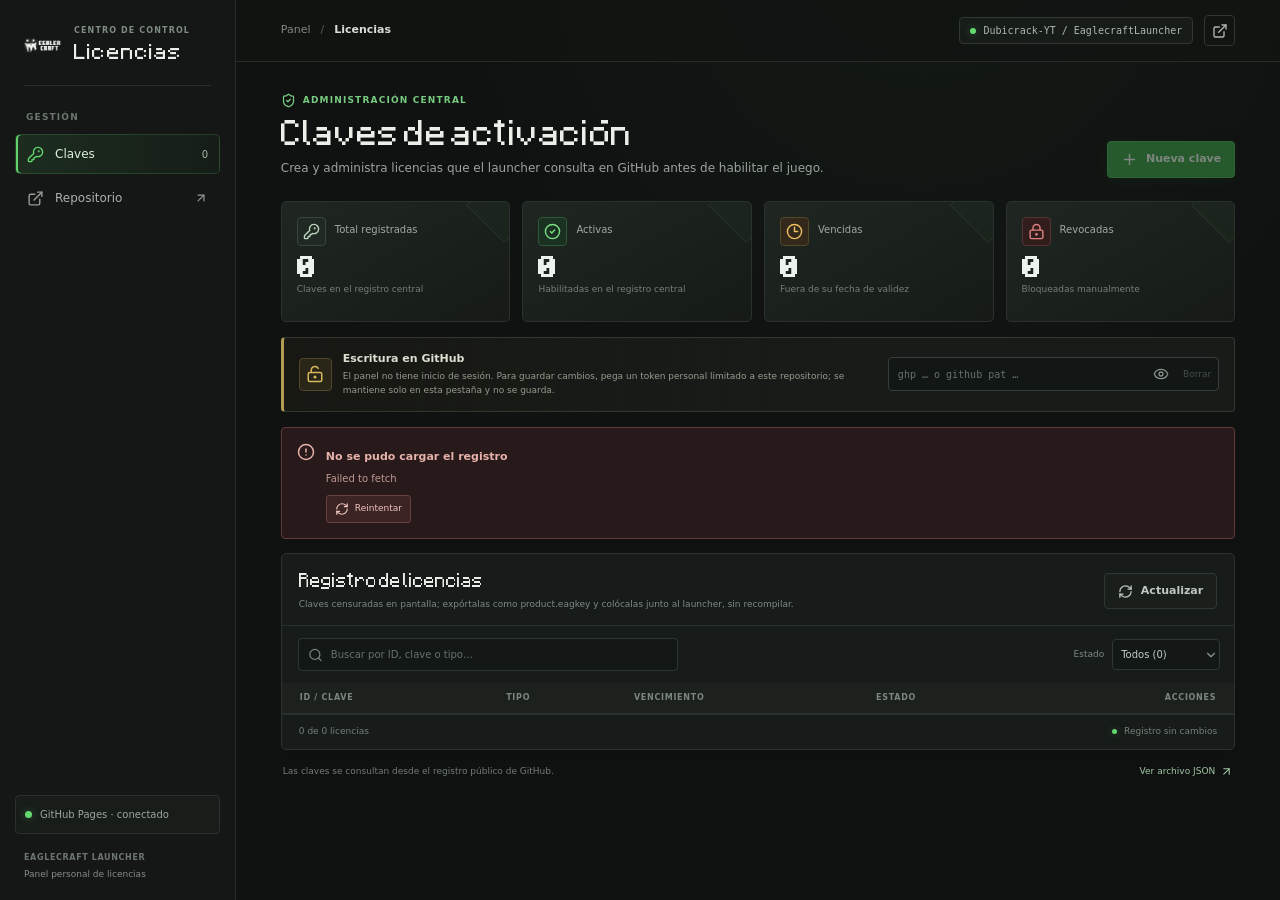
==== commit f5d66544: "Add direct product eagkey export" ====
--- a/index.html
+++ b/index.html
@@ -7,7 +7,7 @@
     <meta name="description" content="Panel personal para administrar y validar licencias del Eaglecraft Launcher." />
     <link rel="icon" type="image/png" href="./favicon.png" />
     <title>Eaglecraft · Control de licencias</title>
-    <script type="module" crossorigin src="./assets/index-VWfj9mII.js"></script>
+    <script type="module" crossorigin src="./assets/index-BOkufs8F.js"></script>
     <link rel="stylesheet" crossorigin href="./assets/index-B5ba_KVx.css">
   </head>
   <body>
